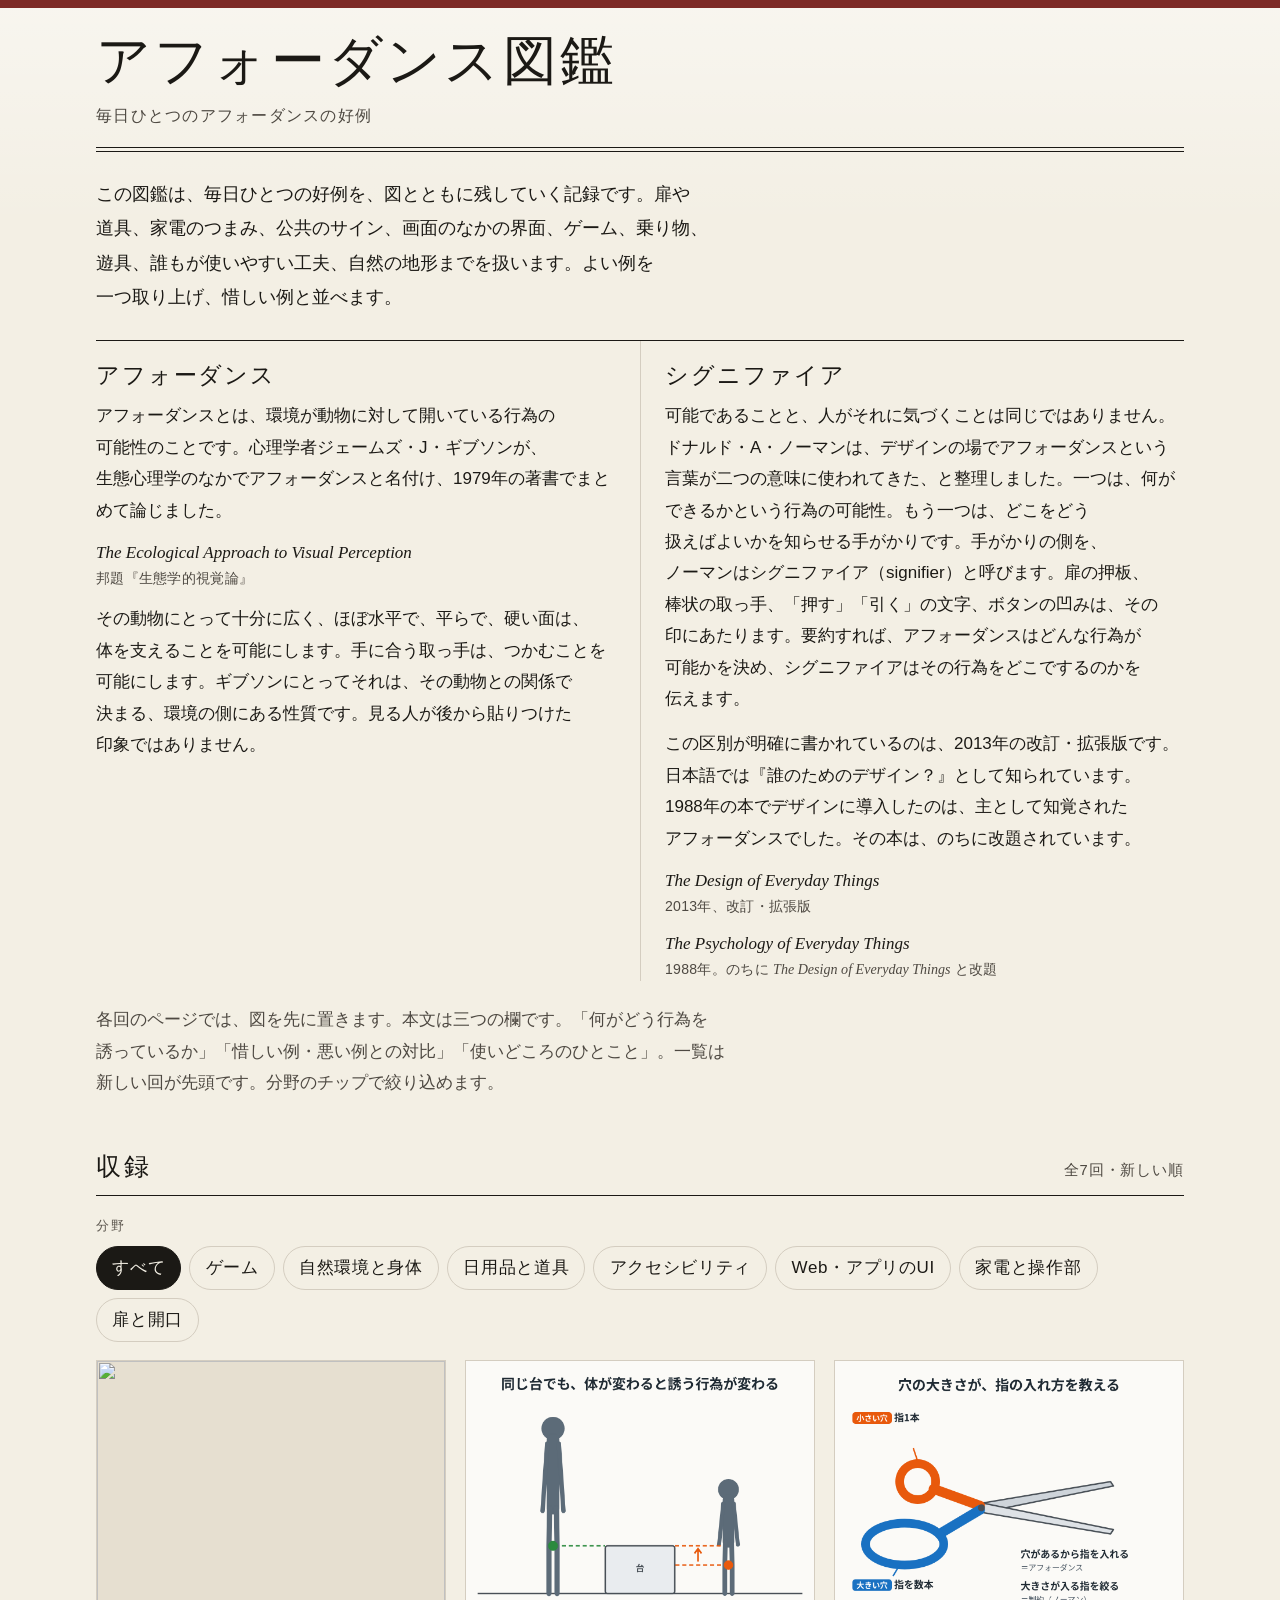
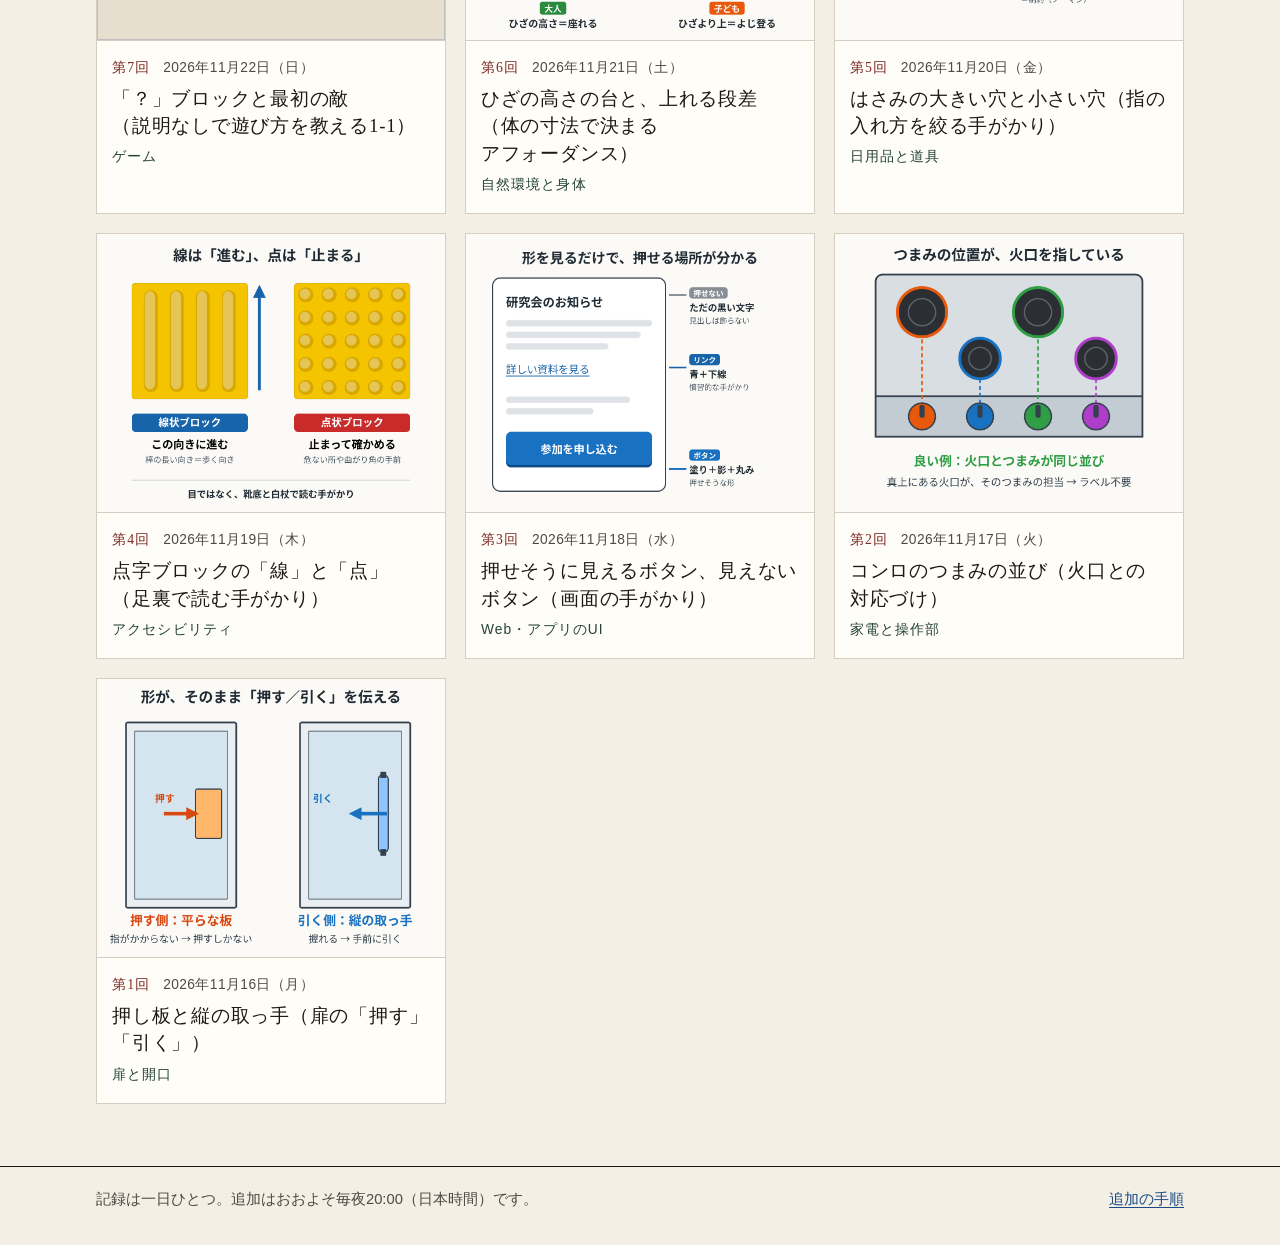
==== index.html @ a5b7a4ab "第7回 「？」ブロックと最初の敵（説明なしで遊び方を教える1-1）" ====
<!DOCTYPE html>
<!-- scripts/build.py が data/entries.json から生成。手で編集しない。 -->
<html lang="ja">
<head>
<meta charset="utf-8">
<meta name="viewport" content="width=device-width, initial-scale=1">
<meta name="theme-color" content="#f3efe4">
<meta name="color-scheme" content="light">
<meta name="format-detection" content="telephone=no">
<meta name="generator" content="scripts/build.py">
<meta name="description" content="毎日ひとつのアフォーダンスの好例を図とともに残す図鑑。行為の可能性と、それを伝える印を、日常の実例で見る。">
<meta property="og:title" content="アフォーダンス図鑑　毎日ひとつのアフォーダンスの好例">
<meta property="og:description" content="毎日ひとつのアフォーダンスの好例を図とともに残す図鑑。行為の可能性と、それを伝える印を、日常の実例で見る。">
<meta property="og:locale" content="ja_JP">
<title>アフォーダンス図鑑　毎日ひとつのアフォーダンスの好例</title>
<link rel="icon" href="favicon.svg" type="image/svg+xml">
<link rel="stylesheet" href="styles.css">
<meta property="og:type" content="website">
</head>
<body class="page-index">
<a class="skip" href="#main">本文へスキップ</a>
<header class="masthead">
  <div class="wrap">
    <h1 class="brand">アフォーダンス図鑑</h1>
    <p class="tagline">毎日ひとつのアフォーダンスの好例</p>
    <div class="masthead-rule" aria-hidden="true"></div>
  </div>
</header>
<main id="main" tabindex="-1">
<div class="wrap">
<section class="intro">
  <p class="lede">この図鑑は、毎日ひとつの好例を、図とともに残していく記録です。扉や道具、家電のつまみ、公共のサイン、画面のなかの界面、ゲーム、乗り物、遊具、誰もが使いやすい工夫、自然の地形までを扱います。よい例を一つ取り上げ、惜しい例と並べます。</p>
  <div class="concepts">
    <section class="concept">
      <h2>アフォーダンス</h2>
      <p>アフォーダンスとは、環境が動物に対して開いている行為の可能性のことです。心理学者ジェームズ・J・ギブソンが、生態心理学のなかでアフォーダンスと名付け、1979年の著書でまとめて論じました。</p>
      <p class="cite-line"><cite lang="en">The Ecological Approach to Visual Perception</cite><span class="cite-ja">邦題『生態学的視覚論』</span></p>
      <p>その動物にとって十分に広く、ほぼ水平で、平らで、硬い面は、体を支えることを可能にします。手に合う取っ手は、つかむことを可能にします。ギブソンにとってそれは、その動物との関係で決まる、環境の側にある性質です。見る人が後から貼りつけた印象ではありません。</p>
    </section>
    <section class="concept">
      <h2>シグニファイア</h2>
      <p>可能であることと、人がそれに気づくことは同じではありません。ドナルド・A・ノーマンは、デザインの場でアフォーダンスという言葉が二つの意味に使われてきた、と整理しました。一つは、何ができるかという行為の可能性。もう一つは、どこをどう扱えばよいかを知らせる手がかりです。手がかりの側を、ノーマンはシグニファイア（<span lang="en">signifier</span>）と呼びます。扉の押板、棒状の取っ手、「押す」「引く」の文字、ボタンの凹みは、その印にあたります。要約すれば、アフォーダンスはどんな行為が可能かを決め、シグニファイアはその行為をどこでするのかを伝えます。</p>
      <p>この区別が明確に書かれているのは、2013年の改訂・拡張版です。日本語では『誰のためのデザイン？』として知られています。1988年の本でデザインに導入したのは、主として知覚されたアフォーダンスでした。その本は、のちに改題されています。</p>
      <p class="cite-line"><cite lang="en">The Design of Everyday Things</cite><span class="cite-ja">2013年、改訂・拡張版</span></p>
      <p class="cite-line"><cite lang="en">The Psychology of Everyday Things</cite><span class="cite-ja">1988年。のちに <cite lang="en">The Design of Everyday Things</cite> と改題</span></p>
    </section>
  </div>
  <p class="reading">各回のページでは、図を先に置きます。本文は三つの欄です。「何がどう行為を誘っているか」「惜しい例・悪い例との対比」「使いどころのひとこと」。一覧は新しい回が先頭です。分野のチップで絞り込めます。</p>
</section>
<section class="collection" aria-labelledby="collection-heading">
  <div class="collection-head">
    <h2 id="collection-heading">収録</h2>
    <p class="collection-note">全7回・新しい順</p>
  </div>
<div class="collection-tools">
  <p class="filters-label" id="filters-label">分野</p>
  <div class="filters" role="group" aria-labelledby="filters-label">
    <button type="button" class="chip is-active" data-filter="all" aria-pressed="true">すべて</button>
    <button type="button" class="chip" data-filter="ゲーム" aria-pressed="false">ゲーム</button>
    <button type="button" class="chip" data-filter="自然環境と身体" aria-pressed="false">自然環境と身体</button>
    <button type="button" class="chip" data-filter="日用品と道具" aria-pressed="false">日用品と道具</button>
    <button type="button" class="chip" data-filter="アクセシビリティ" aria-pressed="false">アクセシビリティ</button>
    <button type="button" class="chip" data-filter="Web・アプリのUI" aria-pressed="false">Web・アプリのUI</button>
    <button type="button" class="chip" data-filter="家電と操作部" aria-pressed="false">家電と操作部</button>
    <button type="button" class="chip" data-filter="扉と開口" aria-pressed="false">扉と開口</button>
  </div>
</div>
<noscript><p class="noscript-note">JavaScript が無効でも、全件はこの下に出ます。分野の絞り込みだけ動きません。</p></noscript>
<p id="filter-empty" class="filter-empty" hidden>この分野の回は、まだありません。</p>
  <ul class="cards">
      <li class="card" data-category="ゲーム">
        <a class="card-link" href="entries/007.html">
          <div class="card-media">
            <img src="images/007-1.png" alt="" width="1200" height="960" loading="eager">
          </div>
          <div class="card-body">
            <p class="card-meta">
              <span class="card-no">第7回</span>
              <time datetime="2026-11-22">2026年11月22日（日）</time>
            </p>
            <p class="card-title">「？」ブロックと最初の敵（説明なしで遊び方を教える1-1）</p>
            <p class="card-category">ゲーム</p>
          </div>
        </a>
      </li>
      <li class="card" data-category="自然環境と身体">
        <a class="card-link" href="entries/006.html">
          <div class="card-media">
            <img src="images/006-1.png" alt="" width="1200" height="960" loading="eager">
          </div>
          <div class="card-body">
            <p class="card-meta">
              <span class="card-no">第6回</span>
              <time datetime="2026-11-21">2026年11月21日（土）</time>
            </p>
            <p class="card-title">ひざの高さの台と、上れる段差（体の寸法で決まるアフォーダンス）</p>
            <p class="card-category">自然環境と身体</p>
          </div>
        </a>
      </li>
      <li class="card" data-category="日用品と道具">
        <a class="card-link" href="entries/005.html">
          <div class="card-media">
            <img src="images/005-1.png" alt="" width="1200" height="960" loading="lazy" decoding="async">
          </div>
          <div class="card-body">
            <p class="card-meta">
              <span class="card-no">第5回</span>
              <time datetime="2026-11-20">2026年11月20日（金）</time>
            </p>
            <p class="card-title">はさみの大きい穴と小さい穴（指の入れ方を絞る手がかり）</p>
            <p class="card-category">日用品と道具</p>
          </div>
        </a>
      </li>
      <li class="card" data-category="アクセシビリティ">
        <a class="card-link" href="entries/004.html">
          <div class="card-media">
            <img src="images/004-1.png" alt="" width="1200" height="960" loading="lazy" decoding="async">
          </div>
          <div class="card-body">
            <p class="card-meta">
              <span class="card-no">第4回</span>
              <time datetime="2026-11-19">2026年11月19日（木）</time>
            </p>
            <p class="card-title">点字ブロックの「線」と「点」（足裏で読む手がかり）</p>
            <p class="card-category">アクセシビリティ</p>
          </div>
        </a>
      </li>
      <li class="card" data-category="Web・アプリのUI">
        <a class="card-link" href="entries/003.html">
          <div class="card-media">
            <img src="images/003-1.png" alt="" width="1200" height="960" loading="lazy" decoding="async">
          </div>
          <div class="card-body">
            <p class="card-meta">
              <span class="card-no">第3回</span>
              <time datetime="2026-11-18">2026年11月18日（水）</time>
            </p>
            <p class="card-title">押せそうに見えるボタン、見えないボタン（画面の手がかり）</p>
            <p class="card-category">Web・アプリのUI</p>
          </div>
        </a>
      </li>
      <li class="card" data-category="家電と操作部">
        <a class="card-link" href="entries/002.html">
          <div class="card-media">
            <img src="images/002-1.png" alt="" width="1200" height="960" loading="lazy" decoding="async">
          </div>
          <div class="card-body">
            <p class="card-meta">
              <span class="card-no">第2回</span>
              <time datetime="2026-11-17">2026年11月17日（火）</time>
            </p>
            <p class="card-title">コンロのつまみの並び（火口との対応づけ）</p>
            <p class="card-category">家電と操作部</p>
          </div>
        </a>
      </li>
      <li class="card" data-category="扉と開口">
        <a class="card-link" href="entries/001.html">
          <div class="card-media">
            <img src="images/001-1.png" alt="" width="1200" height="960" loading="lazy" decoding="async">
          </div>
          <div class="card-body">
            <p class="card-meta">
              <span class="card-no">第1回</span>
              <time datetime="2026-11-16">2026年11月16日（月）</time>
            </p>
            <p class="card-title">押し板と縦の取っ手（扉の「押す」「引く」）</p>
            <p class="card-category">扉と開口</p>
          </div>
        </a>
      </li>
    </ul>
</section>
</div>
</main>
<footer class="colophon">
<div class="wrap">
    <p>記録は一日ひとつ。追加はおおよそ毎夜20:00（日本時間）です。</p>
    <p><a href="https://github.com/MLabPages/affordance-zukan/blob/main/README.md">追加の手順</a></p>
</div>
</footer>
<script src="site.js"></script>
</body>
</html>
---- styles.css ----
/* アフォーダンス図鑑。外部フォントも計測タグも読み込まない。 */

:root {
  --paper: #f3efe4;
  --paper-raised: #fffdf8;
  --media: #e6dfd0;
  --ink: #1b1915;
  --soft: #4e4942;
  --muted: #5c564e;
  --line: #d4cdc0;
  --ink-line: #1b1915;
  --accent: #7d2a26;
  --link: #1a4b86;
  --moss: #234237;
  --focus: #7d2a26;
  --mincho: "Hiragino Mincho ProN", "Hiragino Mincho Pro", "Yu Mincho", "YuMincho", "Noto Serif CJK JP", "Noto Serif JP", serif;
  --gothic: "Hiragino Sans", "Hiragino Kaku Gothic ProN", "Hiragino Kaku Gothic Pro", "Yu Gothic Medium", "Yu Gothic", "YuGothic", "Noto Sans CJK JP", "Noto Sans JP", sans-serif;
  --latin: "Iowan Old Style", "Palatino Linotype", Palatino, "Times New Roman", serif;
  color-scheme: light;
}

*,
*::before,
*::after {
  box-sizing: border-box;
}

html {
  font-size: 100%;
  -webkit-text-size-adjust: 100%;
  text-size-adjust: 100%;
}

body {
  margin: 0;
  background: var(--paper);
  background-image: linear-gradient(180deg, rgba(255, 255, 255, 0.42), rgba(255, 255, 255, 0) 14rem);
  color: var(--ink);
  font-family: var(--gothic);
  font-size: 1.0625rem;
  line-height: 1.85;
  line-break: strict;
  word-break: auto-phrase;
  overflow-wrap: break-word;
  padding-left: env(safe-area-inset-left);
  padding-right: env(safe-area-inset-right);
}

img {
  max-width: 100%;
  height: auto;
  border: 0;
}

a {
  color: var(--link);
  text-underline-offset: 0.18em;
}

a:visited {
  color: var(--link);
}

button,
a {
  touch-action: manipulation;
}

button {
  font: inherit;
  color: inherit;
  background: none;
  border: 0;
  padding: 0;
  cursor: pointer;
  -webkit-appearance: none;
  appearance: none;
}

:focus {
  outline: none;
}

:focus-visible {
  outline: 2px solid var(--focus);
  outline-offset: 3px;
}

::selection {
  background: #f0d3cf;
  color: var(--ink);
}

.skip {
  position: absolute;
  left: 0.75rem;
  top: 0.75rem;
  z-index: 2;
  padding: 0.55rem 0.85rem;
  background: var(--ink);
  color: var(--paper);
  text-decoration: none;
  transform: translateY(-200%);
}

.skip:focus {
  transform: none;
  color: var(--paper);
}

.wrap {
  width: min(68rem, calc(100% - 2rem));
  margin-inline: auto;
}

#main:focus {
  outline: none;
}

.masthead {
  border-top: 0.55rem solid var(--accent);
  padding-top: 1.25rem;
}

.masthead-rule {
  height: 0.28rem;
  margin-top: 1.05rem;
  border-top: 1px solid var(--ink-line);
  border-bottom: 1px solid var(--ink-line);
}

.brand {
  margin: 0;
  font-family: var(--mincho);
  font-weight: 500;
  font-size: clamp(1.7rem, 1.15rem + 2.8vw, 3.35rem);
  line-height: 1.25;
  letter-spacing: 0.06em;
}

.brand a {
  color: inherit;
  text-decoration: none;
}

.brand a:hover {
  text-decoration: underline;
  text-underline-offset: 0.16em;
}

.tagline {
  margin: 0.4rem 0 0;
  color: var(--soft);
  font-size: 0.98rem;
  letter-spacing: 0.08em;
}

.page-entry .masthead {
  padding-top: 0.8rem;
}

.page-entry .brand {
  font-size: clamp(1.2rem, 1.05rem + 0.7vw, 1.45rem);
  letter-spacing: 0.14em;
}

.page-entry .tagline {
  margin-top: 0.2rem;
  font-size: 0.84rem;
}

.page-entry .masthead-rule {
  margin-top: 0.75rem;
}

main {
  padding-top: 1.6rem;
  padding-bottom: 0.5rem;
}

.page-entry main {
  padding-top: 0.85rem;
}

.lede {
  max-width: 40rem;
  margin: 0 0 1.6rem;
  font-size: 1.125rem;
  line-height: 1.9;
}

.concepts {
  display: grid;
  grid-template-columns: 1fr;
  gap: 1.35rem;
}

.concept {
  border-top: 1px solid var(--ink-line);
  padding-top: 0.85rem;
  min-width: 0;
}

.concept h2,
.collection-head h2,
.entry-title,
.entry-section h2,
.empty-title,
.card-title,
.pager-title {
  font-family: var(--mincho);
  font-weight: 500;
}

.concept h2 {
  margin: 0 0 0.55rem;
  font-size: 1.45rem;
  letter-spacing: 0.08em;
  line-height: 1.4;
}

.concept p,
.reading {
  margin: 0;
}

.concept p + p {
  margin-top: 0.85rem;
}

.reading {
  max-width: 40rem;
  margin-top: 1.45rem;
  color: var(--soft);
}

cite[lang="en"] {
  font-family: var(--latin);
  font-style: italic;
  letter-spacing: 0;
  font-weight: 400;
}

.cite-line {
  margin: 0.2rem 0 0;
  line-height: 1.55;
}

.cite-ja {
  display: block;
  margin-top: 0.12rem;
  color: var(--soft);
  font-size: 0.88rem;
  letter-spacing: 0.02em;
}

.collection {
  margin-top: 2.8rem;
}

.collection-head {
  display: flex;
  flex-wrap: wrap;
  justify-content: space-between;
  align-items: baseline;
  gap: 0.4rem 1.2rem;
  margin-bottom: 1.15rem;
  padding-bottom: 0.35rem;
  border-bottom: 1px solid var(--ink-line);
}

.collection-head h2 {
  margin: 0;
  font-size: 1.55rem;
  letter-spacing: 0.14em;
}

.collection-note {
  margin: 0;
  color: var(--soft);
  font-size: 0.92rem;
  letter-spacing: 0.06em;
}

.collection-tools {
  margin-bottom: 1rem;
}

.filters-label {
  margin: 0 0 0.45rem;
  font-size: 0.82rem;
  letter-spacing: 0.14em;
  color: var(--muted);
}

.filters {
  display: flex;
  flex-wrap: wrap;
  gap: 0.5rem;
}

.chip {
  min-height: 44px;
  max-width: 100%;
  padding: 0.4rem 0.95rem;
  border: 1px solid var(--line);
  border-radius: 999px;
  background: transparent;
  color: var(--ink);
  line-height: 1.4;
  letter-spacing: 0.04em;
  overflow-wrap: anywhere;
}

.chip.is-active {
  background: var(--ink);
  border-color: var(--ink);
  color: var(--paper);
}

.chip:hover {
  border-color: var(--ink);
}

.noscript-note,
.filter-empty {
  margin: 0.8rem 0 0;
  color: var(--soft);
}

.cards {
  list-style: none;
  margin: 1.15rem 0 0;
  padding: 0;
  display: grid;
  grid-template-columns: repeat(auto-fill, minmax(min(100%, 18rem), 1fr));
  gap: 1.15rem;
}

.card {
  min-width: 0;
}

.card[hidden] {
  display: none !important;
}

.card-link {
  display: flex;
  flex-direction: column;
  height: 100%;
  color: inherit;
  text-decoration: none;
  background: var(--paper-raised);
  border: 1px solid var(--line);
}

.card-link:hover {
  border-color: var(--ink);
}

.card-link:hover .card-title {
  text-decoration: underline;
  text-underline-offset: 0.16em;
}

.card-link:active {
  background: var(--paper);
}

.card-media {
  display: flex;
  align-items: center;
  justify-content: center;
  aspect-ratio: 4 / 3;
  background: var(--media);
  border-bottom: 1px solid var(--line);
}

.card-media img {
  width: 100%;
  height: 100%;
  object-fit: contain;
}

.card-body {
  display: flex;
  flex-direction: column;
  gap: 0.3rem;
  padding: 0.85rem 0.95rem 1rem;
}

.card-meta,
.card-title,
.card-category {
  margin: 0;
}

.card-meta {
  display: flex;
  flex-wrap: wrap;
  gap: 0.35rem 0.8rem;
  align-items: baseline;
  color: var(--soft);
  font-size: 0.86rem;
  font-variant-numeric: tabular-nums;
  letter-spacing: 0.03em;
}

.card-no,
.entry-no,
.empty-label,
.fig-no {
  color: var(--accent);
}

.card-no {
  font-family: var(--mincho);
  letter-spacing: 0.08em;
}

.card-title {
  font-size: 1.18rem;
  line-height: 1.45;
  letter-spacing: 0.04em;
}

.card-category {
  color: var(--moss);
  font-size: 0.86rem;
  letter-spacing: 0.08em;
}

.empty {
  max-width: 34rem;
  margin: 1.6rem auto 0.4rem;
  padding: 0.45rem;
  border: 1px solid var(--ink-line);
}

.empty-inner {
  border: 1px solid var(--line);
  padding: 2rem 1.15rem 1.55rem;
  text-align: center;
}

.empty-label {
  margin: 0;
  font-family: var(--mincho);
  letter-spacing: 0.18em;
  font-size: 0.95rem;
}

.empty-title {
  margin: 0.65rem 0 0.85rem;
  font-size: clamp(1.4rem, 1.15rem + 1vw, 1.8rem);
  letter-spacing: 0.06em;
  line-height: 1.4;
}

.empty-copy {
  margin: 0 auto;
  max-width: 28rem;
  color: var(--soft);
  text-align: left;
}

.back {
  margin: 0 0 0.85rem;
}

.back a {
  display: inline-flex;
  align-items: center;
  min-height: 44px;
  text-decoration: none;
}

.back a::before {
  content: "←";
  margin-right: 0.4em;
  text-decoration: none;
}

.back a:hover {
  text-decoration: underline;
  text-underline-offset: 0.16em;
}

.entry-header {
  max-width: 40rem;
}

.entry-kicker {
  display: flex;
  flex-wrap: wrap;
  gap: 0.3rem 0.9rem;
  align-items: baseline;
  margin: 0;
  color: var(--soft);
  font-size: 0.95rem;
  font-variant-numeric: tabular-nums;
}

.entry-no {
  font-family: var(--mincho);
  font-size: 1.15rem;
  letter-spacing: 0.1em;
}

.entry-category {
  color: var(--moss);
  letter-spacing: 0.08em;
}

.entry-title {
  max-width: 40rem;
  margin: 0.35rem 0 1.15rem;
  font-size: clamp(1.7rem, 1.2rem + 2vw, 2.55rem);
  line-height: 1.35;
  letter-spacing: 0.05em;
}

.plates {
  display: grid;
  gap: 1rem;
  max-width: 52rem;
  margin-bottom: 0.4rem;
}

.plate {
  margin: 0;
  padding: 0.7rem 0.7rem 0.8rem;
  background: var(--paper-raised);
  border: 1px solid var(--line);
}

.plate img {
  display: block;
  width: 100%;
  height: auto;
  background: var(--media);
}

.plate figcaption {
  margin: 0;
  padding: 0.7rem 0.2rem 0.15rem;
  color: var(--soft);
  font-family: var(--mincho);
  font-size: 0.98rem;
  line-height: 1.7;
}

.fig-no {
  margin-right: 0.7em;
  font-family: var(--gothic);
  font-size: 0.78rem;
  letter-spacing: 0.12em;
}

.entry-section {
  max-width: 40rem;
  margin-top: 1.7rem;
}

.entry-section h2 {
  margin: 0 0 0.75rem;
  padding-top: 0.75rem;
  border-top: 1px solid var(--ink-line);
  font-size: 1.22rem;
  letter-spacing: 0.06em;
  line-height: 1.5;
}

.entry-section h2::before {
  content: "";
  display: inline-block;
  width: 0.55rem;
  height: 0.55rem;
  margin-right: 0.55rem;
  background: var(--accent);
  transform: translateY(-0.08em);
}

.entry-section p {
  margin: 0 0 0.9rem;
}

.entry-section p:last-child {
  margin-bottom: 0;
}

.sources ol {
  margin: 0;
  padding-left: 1.4rem;
}

.sources li {
  margin: 0.35rem 0;
  padding-left: 0.2rem;
}

.sources a {
  overflow-wrap: anywhere;
}

.pager {
  display: grid;
  grid-template-columns: 1fr 1fr;
  gap: 0.75rem;
  max-width: 52rem;
  margin-top: 2.4rem;
  padding-top: 1rem;
  border-top: 1px solid var(--ink-line);
}

.pager a,
.pager .is-disabled {
  display: flex;
  flex-direction: column;
  justify-content: center;
  gap: 0.2rem;
  min-height: 44px;
  padding: 0.8rem 0.9rem;
  border: 1px solid var(--line);
  background: var(--paper-raised);
  color: inherit;
  text-decoration: none;
}

.pager a:hover {
  border-color: var(--ink);
}

.pager .next {
  align-items: flex-end;
  text-align: right;
}

.pager .is-disabled {
  color: var(--muted);
  background: transparent;
}

.pager-dir {
  font-size: 0.8rem;
  letter-spacing: 0.1em;
  color: var(--soft);
}

.pager .is-disabled .pager-dir {
  color: var(--muted);
}

.pager-title {
  font-size: 1.02rem;
  line-height: 1.5;
  letter-spacing: 0.03em;
}

.colophon {
  margin-top: 3.4rem;
  padding: 1.15rem 0 calc(2rem + env(safe-area-inset-bottom));
  border-top: 1px solid var(--ink-line);
  color: var(--soft);
  font-size: 0.92rem;
}

.colophon .wrap {
  display: flex;
  flex-wrap: wrap;
  justify-content: space-between;
  gap: 0.35rem 1.5rem;
}

.colophon p {
  margin: 0;
}

@media (min-width: 800px) {
  .concepts {
    grid-template-columns: 1fr 1fr;
    gap: 0;
    border-top: 1px solid var(--ink-line);
  }

  .concept {
    border-top: 0;
    padding-top: 1.15rem;
    padding-right: 1.5rem;
  }

  .concept + .concept {
    padding-right: 0;
    padding-left: 1.5rem;
    border-left: 1px solid var(--line);
  }
}

@media (max-width: 640px) {
  .wrap {
    width: min(68rem, calc(100% - 1.25rem));
  }

  .lede {
    font-size: 1.0625rem;
  }

  .pager {
    grid-template-columns: 1fr;
  }

  .pager .next {
    align-items: flex-start;
    text-align: left;
  }

  .empty-inner {
    padding: 1.5rem 0.9rem 1.25rem;
  }
}

@media (prefers-reduced-motion: reduce) {
  * {
    transition: none !important;
  }
}

@media print {
  body {
    background: #fff;
    color: #000;
  }

  .skip,
  .collection-tools,
  .noscript-note,
  .pager,
  .colophon {
    display: none;
  }

  .card-link,
  .plate,
  a {
    color: #000;
    text-decoration: none;
  }

  .card {
    break-inside: avoid;
  }

  .masthead {
    border-top-color: #000;
  }
}
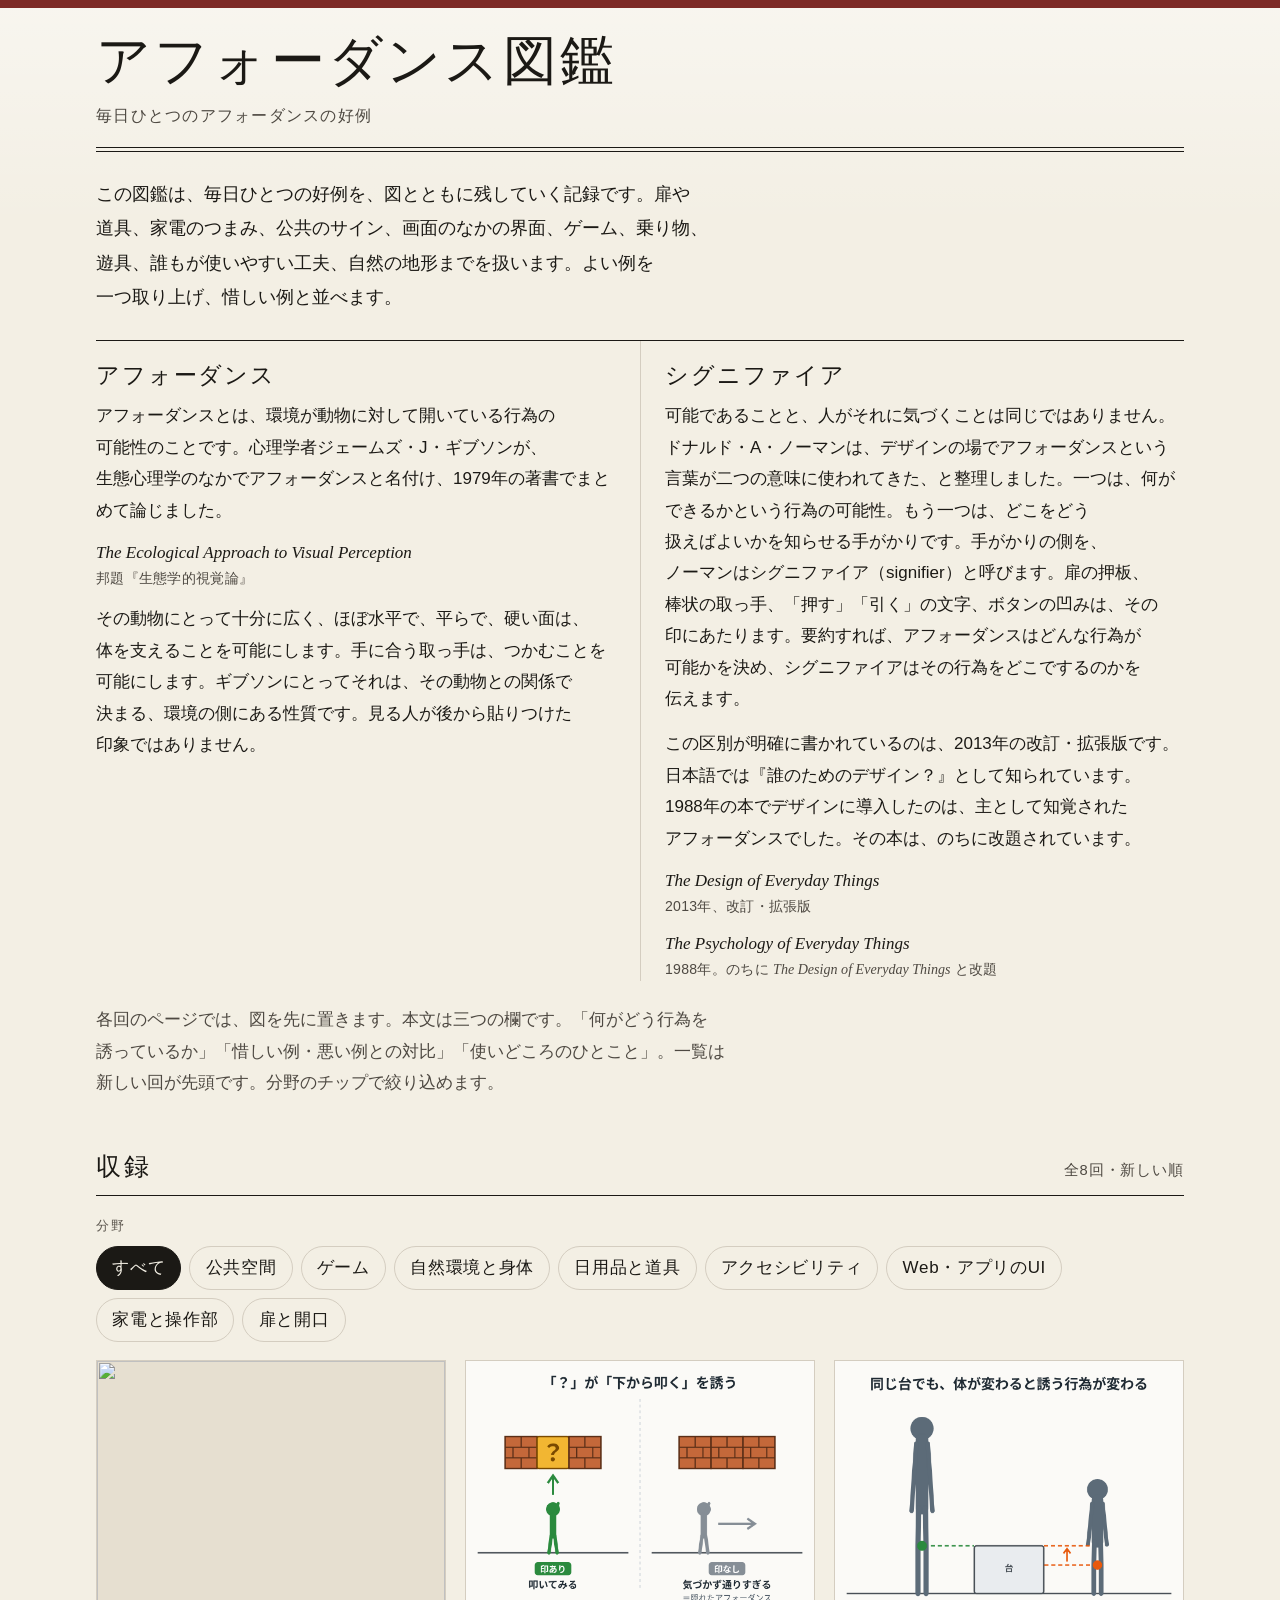
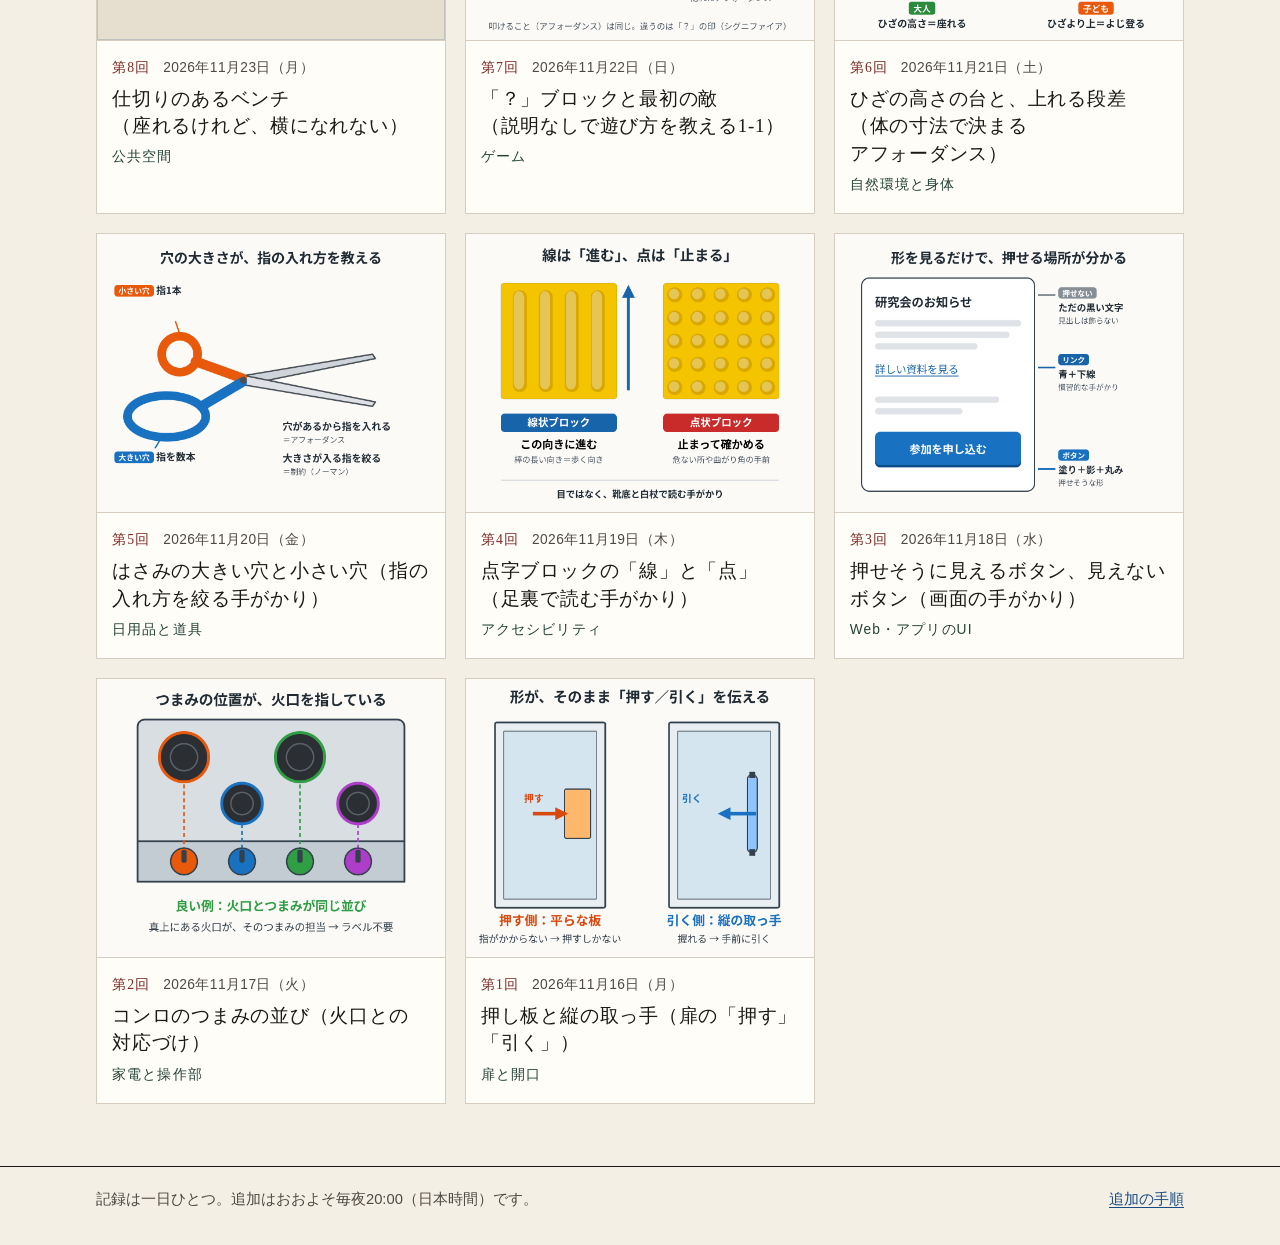
==== commit e8cb5090: "第8回 仕切りのあるベンチ（座れるけれど、横になれない）" ====
--- a/index.html
+++ b/index.html
@@ -50,12 +50,13 @@
 <section class="collection" aria-labelledby="collection-heading">
   <div class="collection-head">
     <h2 id="collection-heading">収録</h2>
-    <p class="collection-note">全7回・新しい順</p>
+    <p class="collection-note">全8回・新しい順</p>
   </div>
 <div class="collection-tools">
   <p class="filters-label" id="filters-label">分野</p>
   <div class="filters" role="group" aria-labelledby="filters-label">
     <button type="button" class="chip is-active" data-filter="all" aria-pressed="true">すべて</button>
+    <button type="button" class="chip" data-filter="公共空間" aria-pressed="false">公共空間</button>
     <button type="button" class="chip" data-filter="ゲーム" aria-pressed="false">ゲーム</button>
     <button type="button" class="chip" data-filter="自然環境と身体" aria-pressed="false">自然環境と身体</button>
     <button type="button" class="chip" data-filter="日用品と道具" aria-pressed="false">日用品と道具</button>
@@ -68,6 +69,21 @@
 <noscript><p class="noscript-note">JavaScript が無効でも、全件はこの下に出ます。分野の絞り込みだけ動きません。</p></noscript>
 <p id="filter-empty" class="filter-empty" hidden>この分野の回は、まだありません。</p>
   <ul class="cards">
+      <li class="card" data-category="公共空間">
+        <a class="card-link" href="entries/008.html">
+          <div class="card-media">
+            <img src="images/008-1.png" alt="" width="1200" height="960" loading="eager">
+          </div>
+          <div class="card-body">
+            <p class="card-meta">
+              <span class="card-no">第8回</span>
+              <time datetime="2026-11-23">2026年11月23日（月）</time>
+            </p>
+            <p class="card-title">仕切りのあるベンチ（座れるけれど、横になれない）</p>
+            <p class="card-category">公共空間</p>
+          </div>
+        </a>
+      </li>
       <li class="card" data-category="ゲーム">
         <a class="card-link" href="entries/007.html">
           <div class="card-media">
@@ -86,7 +102,7 @@
       <li class="card" data-category="自然環境と身体">
         <a class="card-link" href="entries/006.html">
           <div class="card-media">
-            <img src="images/006-1.png" alt="" width="1200" height="960" loading="eager">
+            <img src="images/006-1.png" alt="" width="1200" height="960" loading="lazy" decoding="async">
           </div>
           <div class="card-body">
             <p class="card-meta">
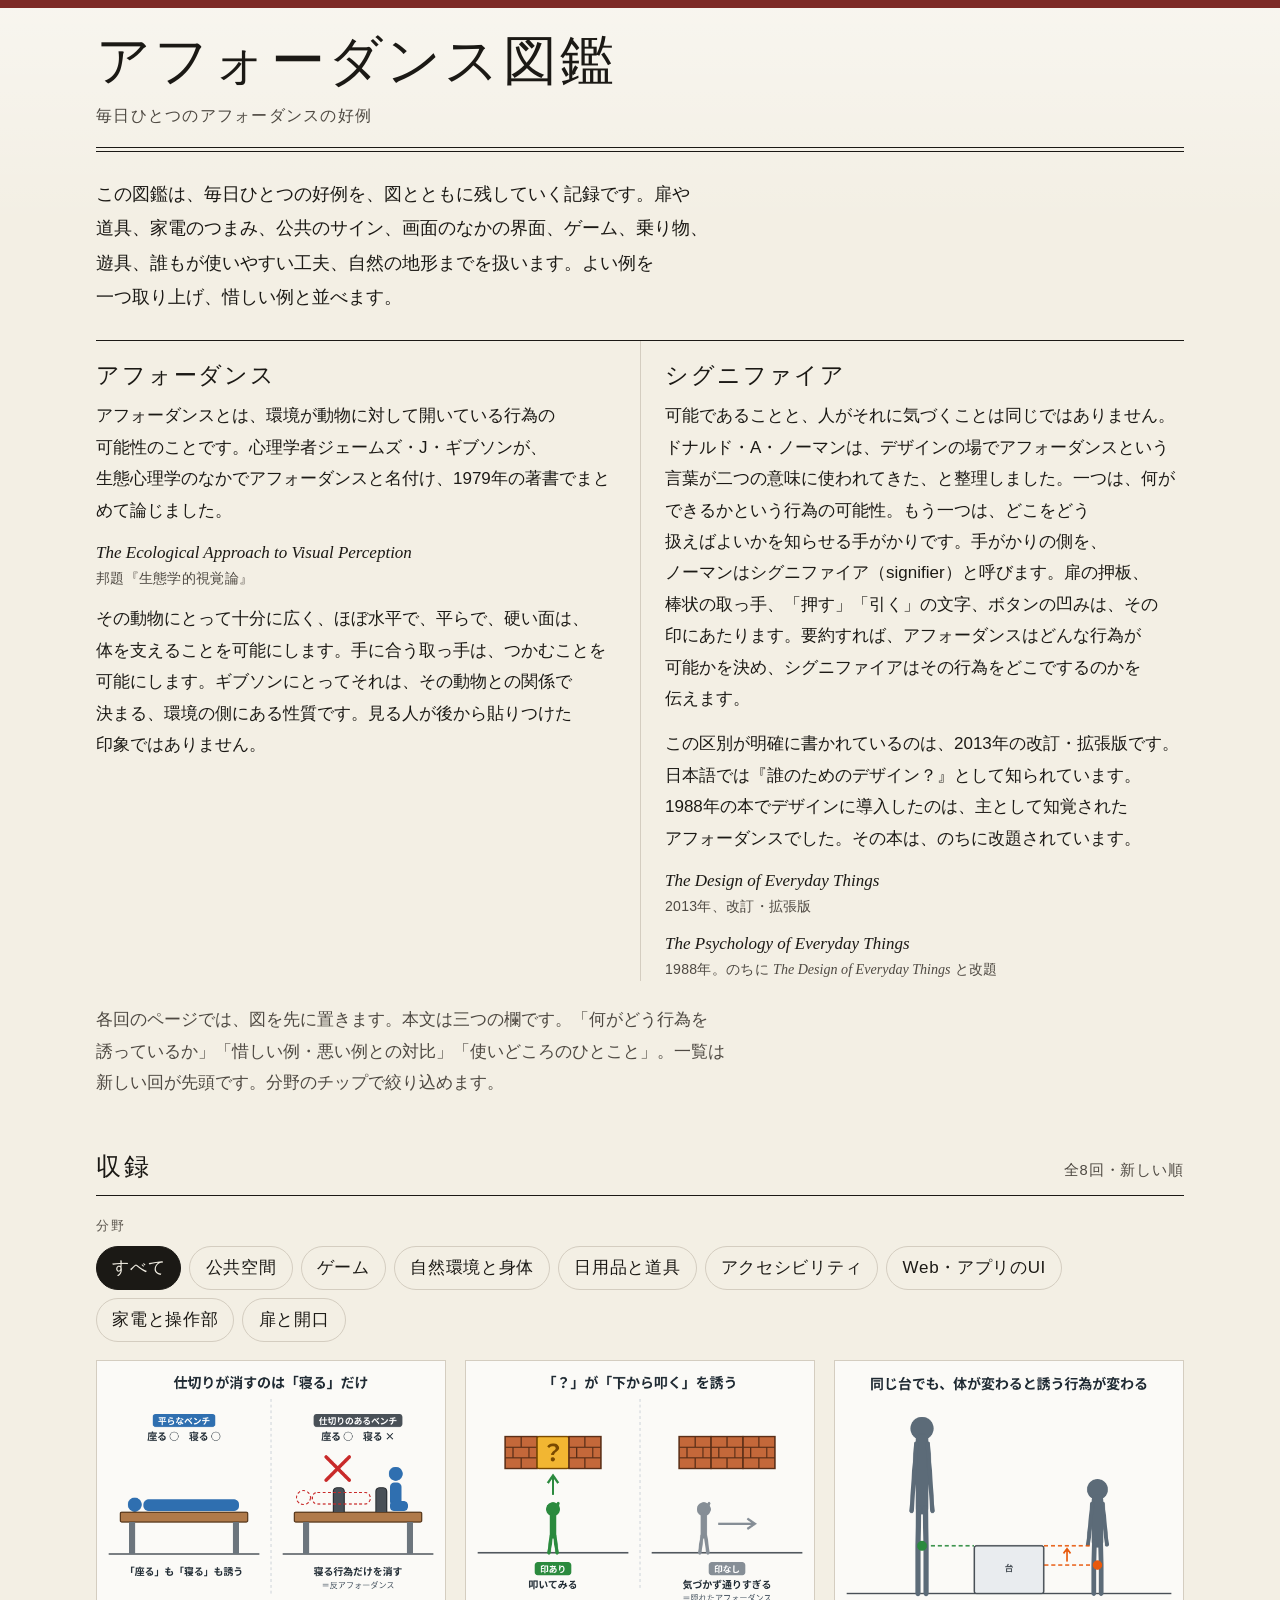
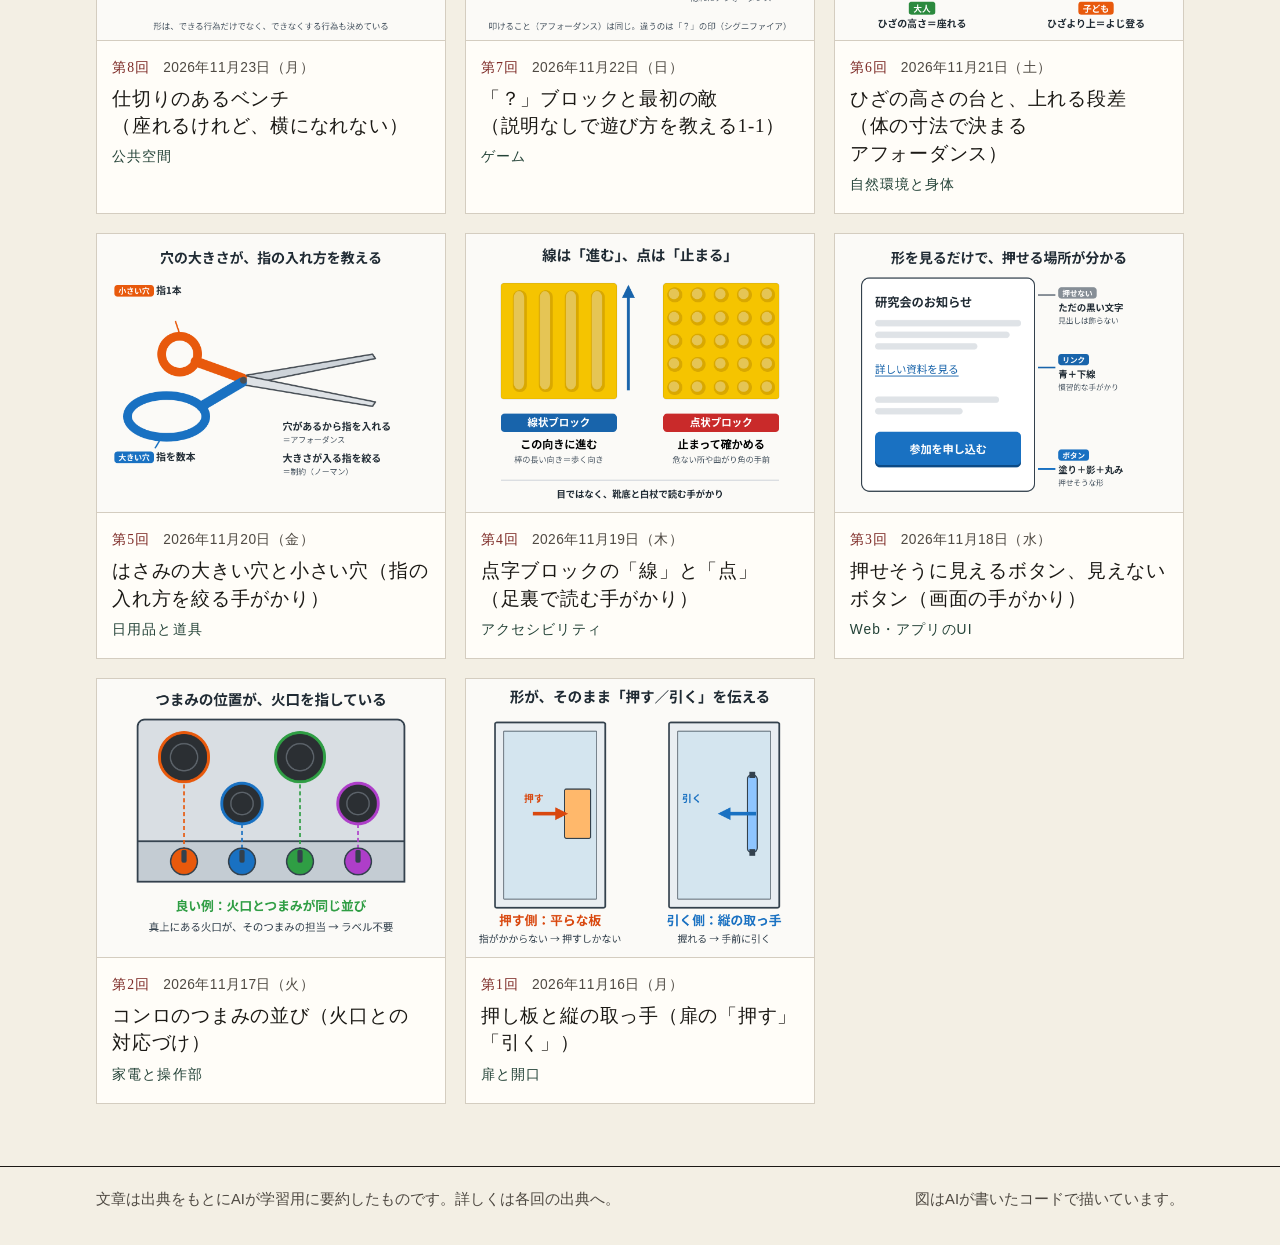
==== commit f1c57156: "フッターにAI注意書き（トップ）" ====
--- a/index.html
+++ b/index.html
@@ -195,8 +195,8 @@
 </main>
 <footer class="colophon">
 <div class="wrap">
-    <p>記録は一日ひとつ。追加はおおよそ毎夜20:00（日本時間）です。</p>
-    <p><a href="https://github.com/MLabPages/affordance-zukan/blob/main/README.md">追加の手順</a></p>
+    <p>文章は出典をもとにAIが学習用に要約したものです。詳しくは各回の出典へ。</p>
+    <p>図はAIが書いたコードで描いています。</p>
 </div>
 </footer>
 <script src="site.js"></script>
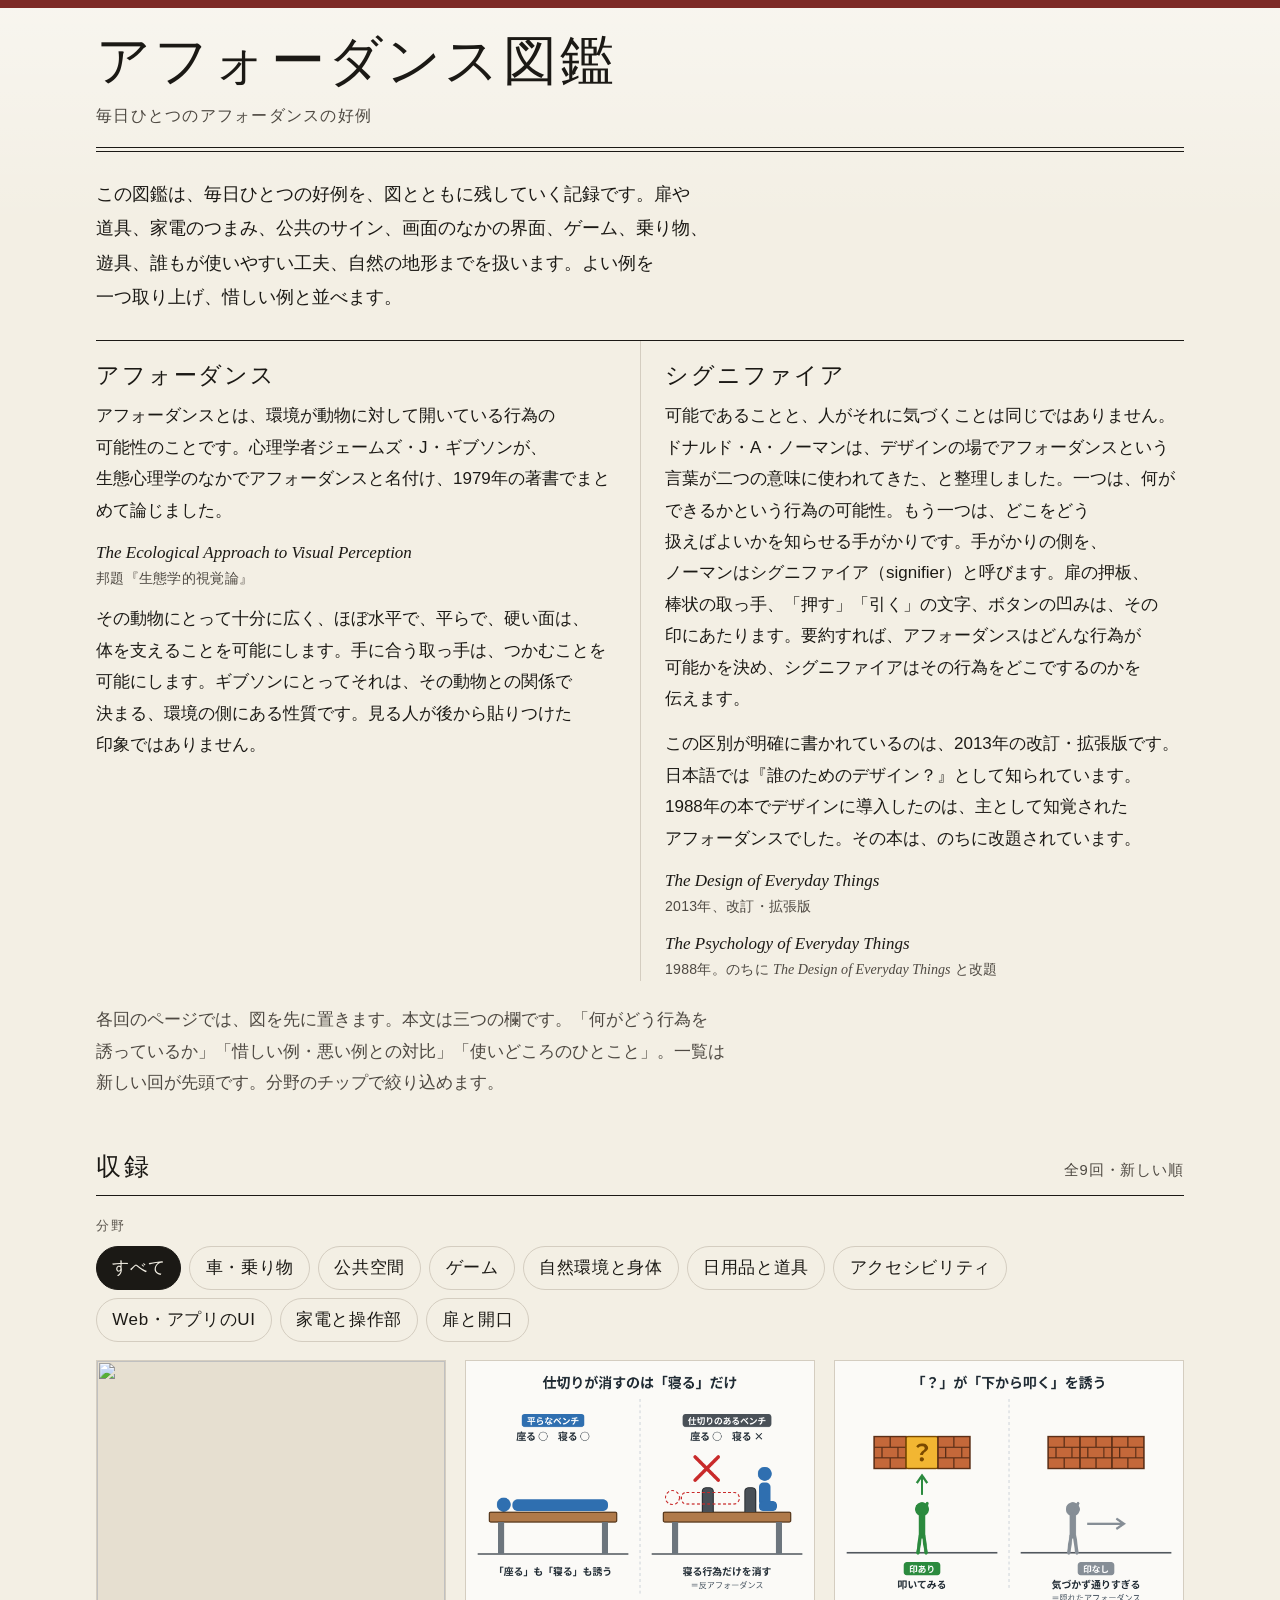
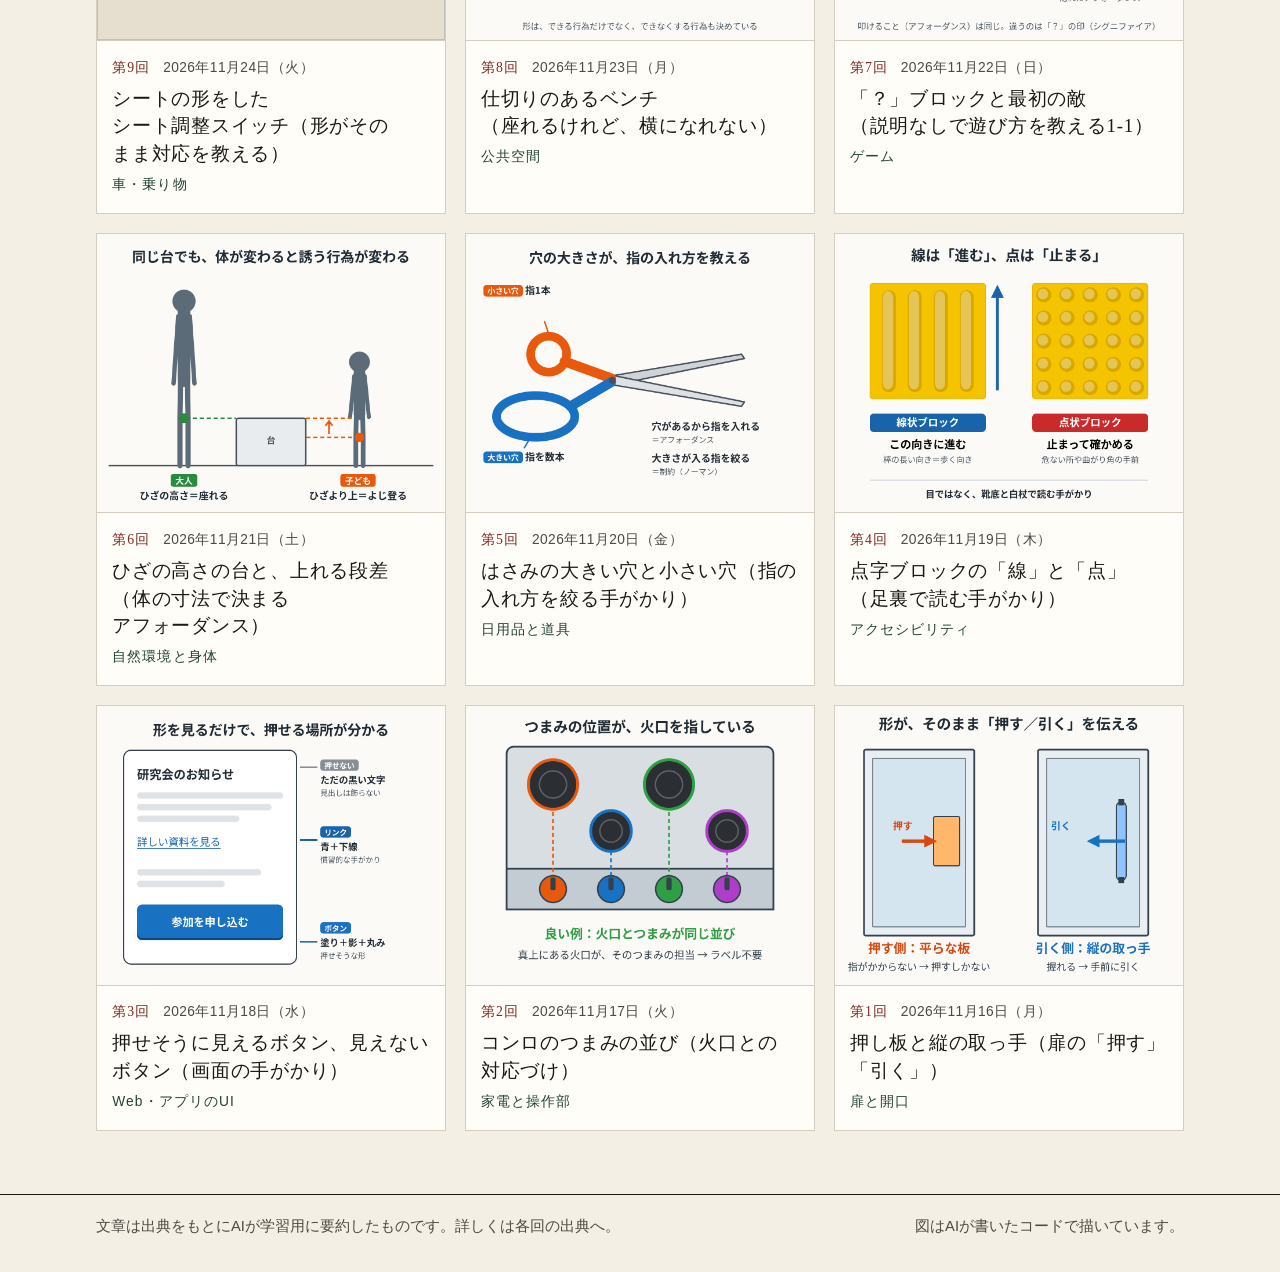
==== commit 99d4822b: "第9回 シートの形をしたシート調整スイッチ（形がそのまま対応を教える）" ====
--- a/index.html
+++ b/index.html
@@ -50,12 +50,13 @@
 <section class="collection" aria-labelledby="collection-heading">
   <div class="collection-head">
     <h2 id="collection-heading">収録</h2>
-    <p class="collection-note">全8回・新しい順</p>
+    <p class="collection-note">全9回・新しい順</p>
   </div>
 <div class="collection-tools">
   <p class="filters-label" id="filters-label">分野</p>
   <div class="filters" role="group" aria-labelledby="filters-label">
     <button type="button" class="chip is-active" data-filter="all" aria-pressed="true">すべて</button>
+    <button type="button" class="chip" data-filter="車・乗り物" aria-pressed="false">車・乗り物</button>
     <button type="button" class="chip" data-filter="公共空間" aria-pressed="false">公共空間</button>
     <button type="button" class="chip" data-filter="ゲーム" aria-pressed="false">ゲーム</button>
     <button type="button" class="chip" data-filter="自然環境と身体" aria-pressed="false">自然環境と身体</button>
@@ -69,6 +70,21 @@
 <noscript><p class="noscript-note">JavaScript が無効でも、全件はこの下に出ます。分野の絞り込みだけ動きません。</p></noscript>
 <p id="filter-empty" class="filter-empty" hidden>この分野の回は、まだありません。</p>
   <ul class="cards">
+      <li class="card" data-category="車・乗り物">
+        <a class="card-link" href="entries/009.html">
+          <div class="card-media">
+            <img src="images/009-1.png" alt="" width="1200" height="960" loading="eager">
+          </div>
+          <div class="card-body">
+            <p class="card-meta">
+              <span class="card-no">第9回</span>
+              <time datetime="2026-11-24">2026年11月24日（火）</time>
+            </p>
+            <p class="card-title">シートの形をしたシート調整スイッチ（形がそのまま対応を教える）</p>
+            <p class="card-category">車・乗り物</p>
+          </div>
+        </a>
+      </li>
       <li class="card" data-category="公共空間">
         <a class="card-link" href="entries/008.html">
           <div class="card-media">
@@ -87,7 +103,7 @@
       <li class="card" data-category="ゲーム">
         <a class="card-link" href="entries/007.html">
           <div class="card-media">
-            <img src="images/007-1.png" alt="" width="1200" height="960" loading="eager">
+            <img src="images/007-1.png" alt="" width="1200" height="960" loading="lazy" decoding="async">
           </div>
           <div class="card-body">
             <p class="card-meta">
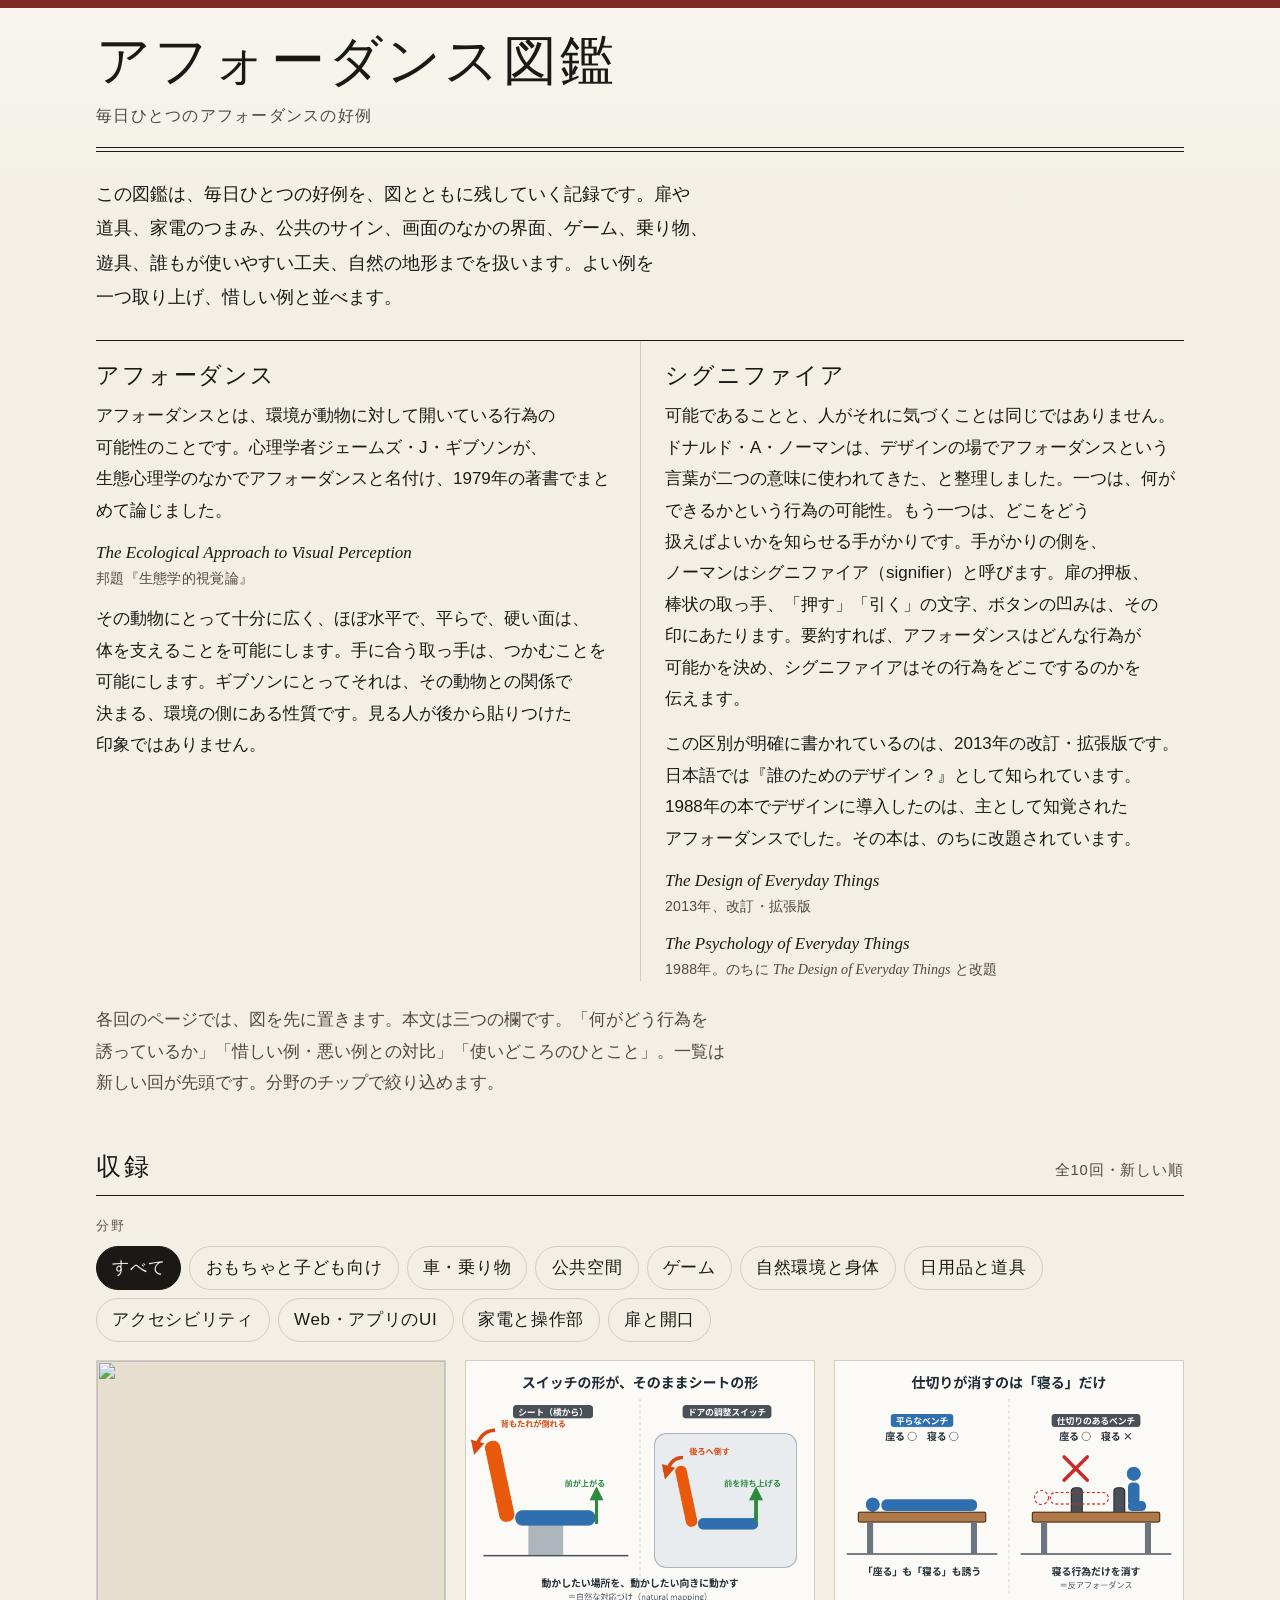
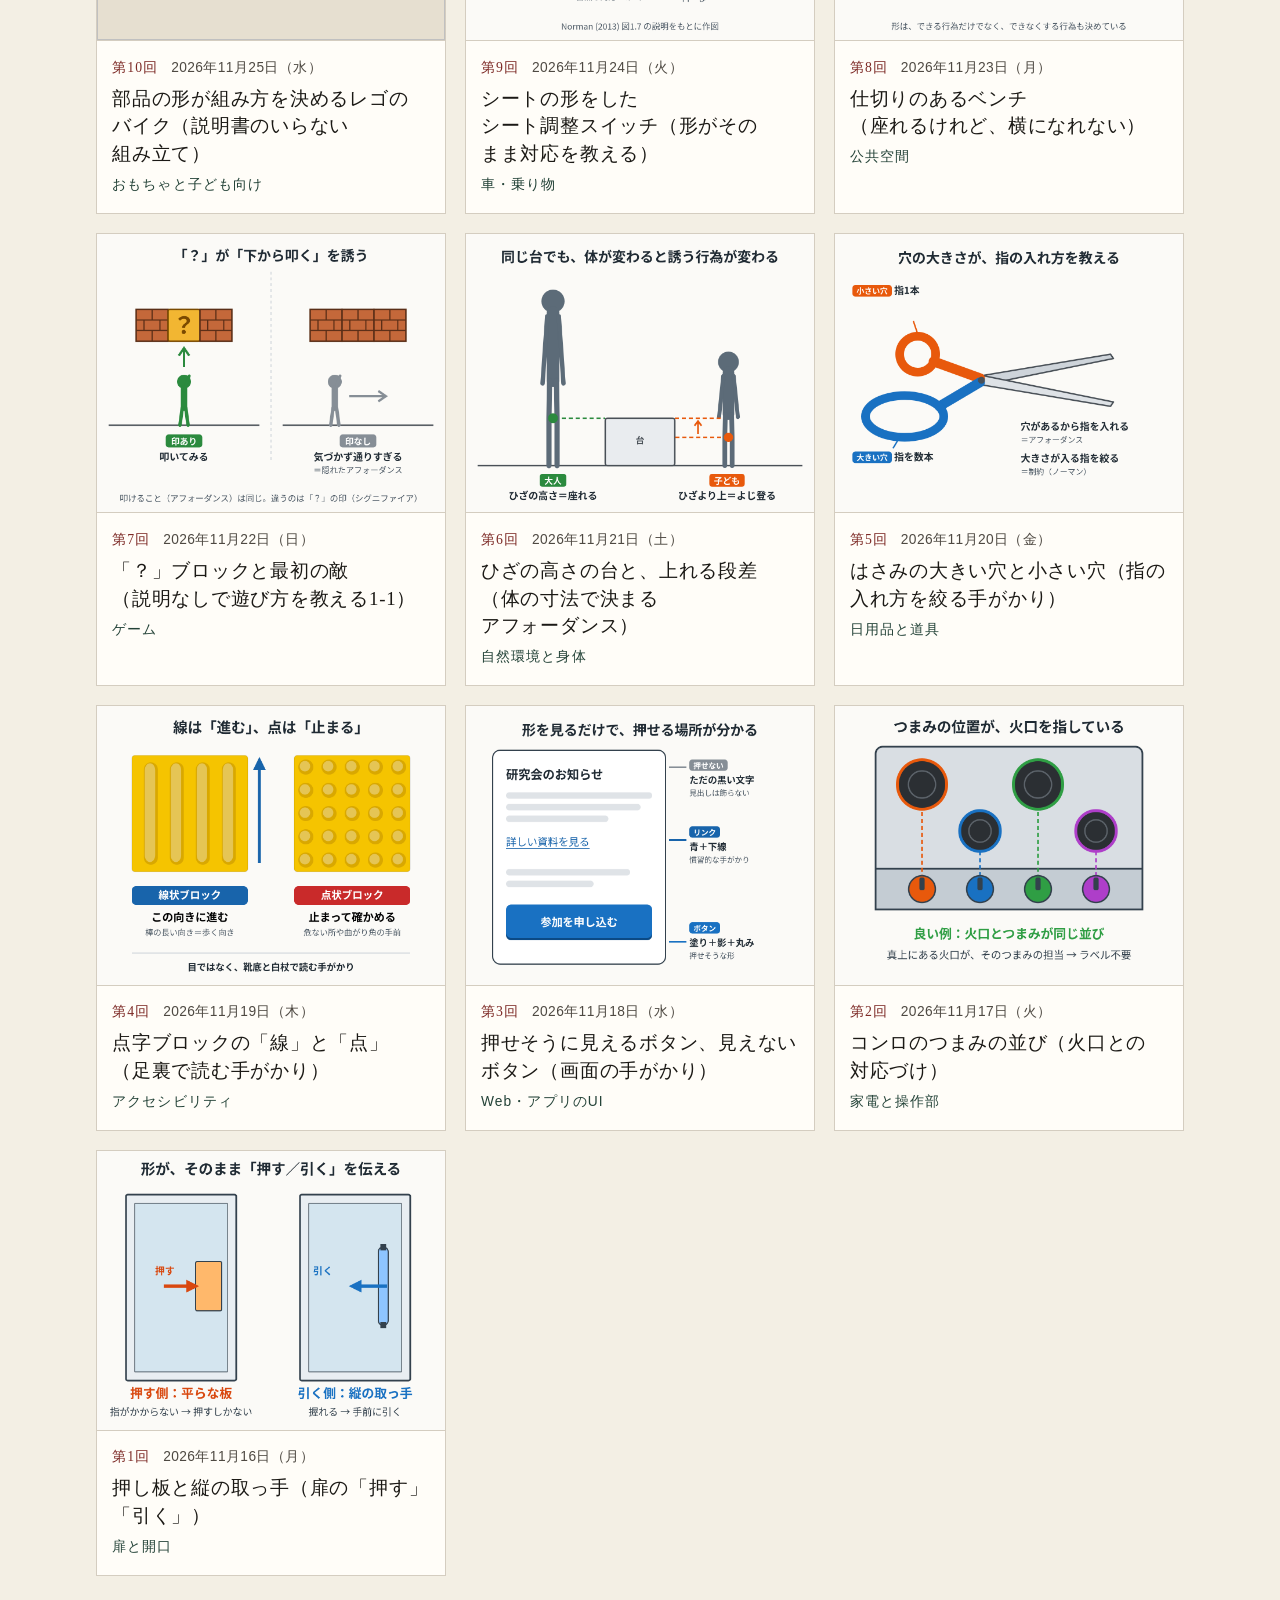
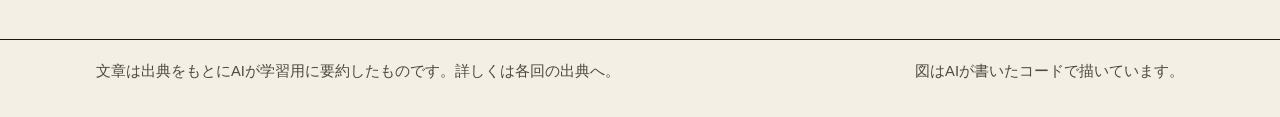
==== commit fd39819b: "第10回 部品の形が組み方を決めるレゴのバイク" ====
--- a/index.html
+++ b/index.html
@@ -50,12 +50,13 @@
 <section class="collection" aria-labelledby="collection-heading">
   <div class="collection-head">
     <h2 id="collection-heading">収録</h2>
-    <p class="collection-note">全9回・新しい順</p>
+    <p class="collection-note">全10回・新しい順</p>
   </div>
 <div class="collection-tools">
   <p class="filters-label" id="filters-label">分野</p>
   <div class="filters" role="group" aria-labelledby="filters-label">
     <button type="button" class="chip is-active" data-filter="all" aria-pressed="true">すべて</button>
+    <button type="button" class="chip" data-filter="おもちゃと子ども向け" aria-pressed="false">おもちゃと子ども向け</button>
     <button type="button" class="chip" data-filter="車・乗り物" aria-pressed="false">車・乗り物</button>
     <button type="button" class="chip" data-filter="公共空間" aria-pressed="false">公共空間</button>
     <button type="button" class="chip" data-filter="ゲーム" aria-pressed="false">ゲーム</button>
@@ -70,6 +71,21 @@
 <noscript><p class="noscript-note">JavaScript が無効でも、全件はこの下に出ます。分野の絞り込みだけ動きません。</p></noscript>
 <p id="filter-empty" class="filter-empty" hidden>この分野の回は、まだありません。</p>
   <ul class="cards">
+      <li class="card" data-category="おもちゃと子ども向け">
+        <a class="card-link" href="entries/010.html">
+          <div class="card-media">
+            <img src="images/010-1.png" alt="" width="1200" height="960" loading="eager">
+          </div>
+          <div class="card-body">
+            <p class="card-meta">
+              <span class="card-no">第10回</span>
+              <time datetime="2026-11-25">2026年11月25日（水）</time>
+            </p>
+            <p class="card-title">部品の形が組み方を決めるレゴのバイク（説明書のいらない組み立て）</p>
+            <p class="card-category">おもちゃと子ども向け</p>
+          </div>
+        </a>
+      </li>
       <li class="card" data-category="車・乗り物">
         <a class="card-link" href="entries/009.html">
           <div class="card-media">
@@ -88,7 +104,7 @@
       <li class="card" data-category="公共空間">
         <a class="card-link" href="entries/008.html">
           <div class="card-media">
-            <img src="images/008-1.png" alt="" width="1200" height="960" loading="eager">
+            <img src="images/008-1.png" alt="" width="1200" height="960" loading="lazy" decoding="async">
           </div>
           <div class="card-body">
             <p class="card-meta">
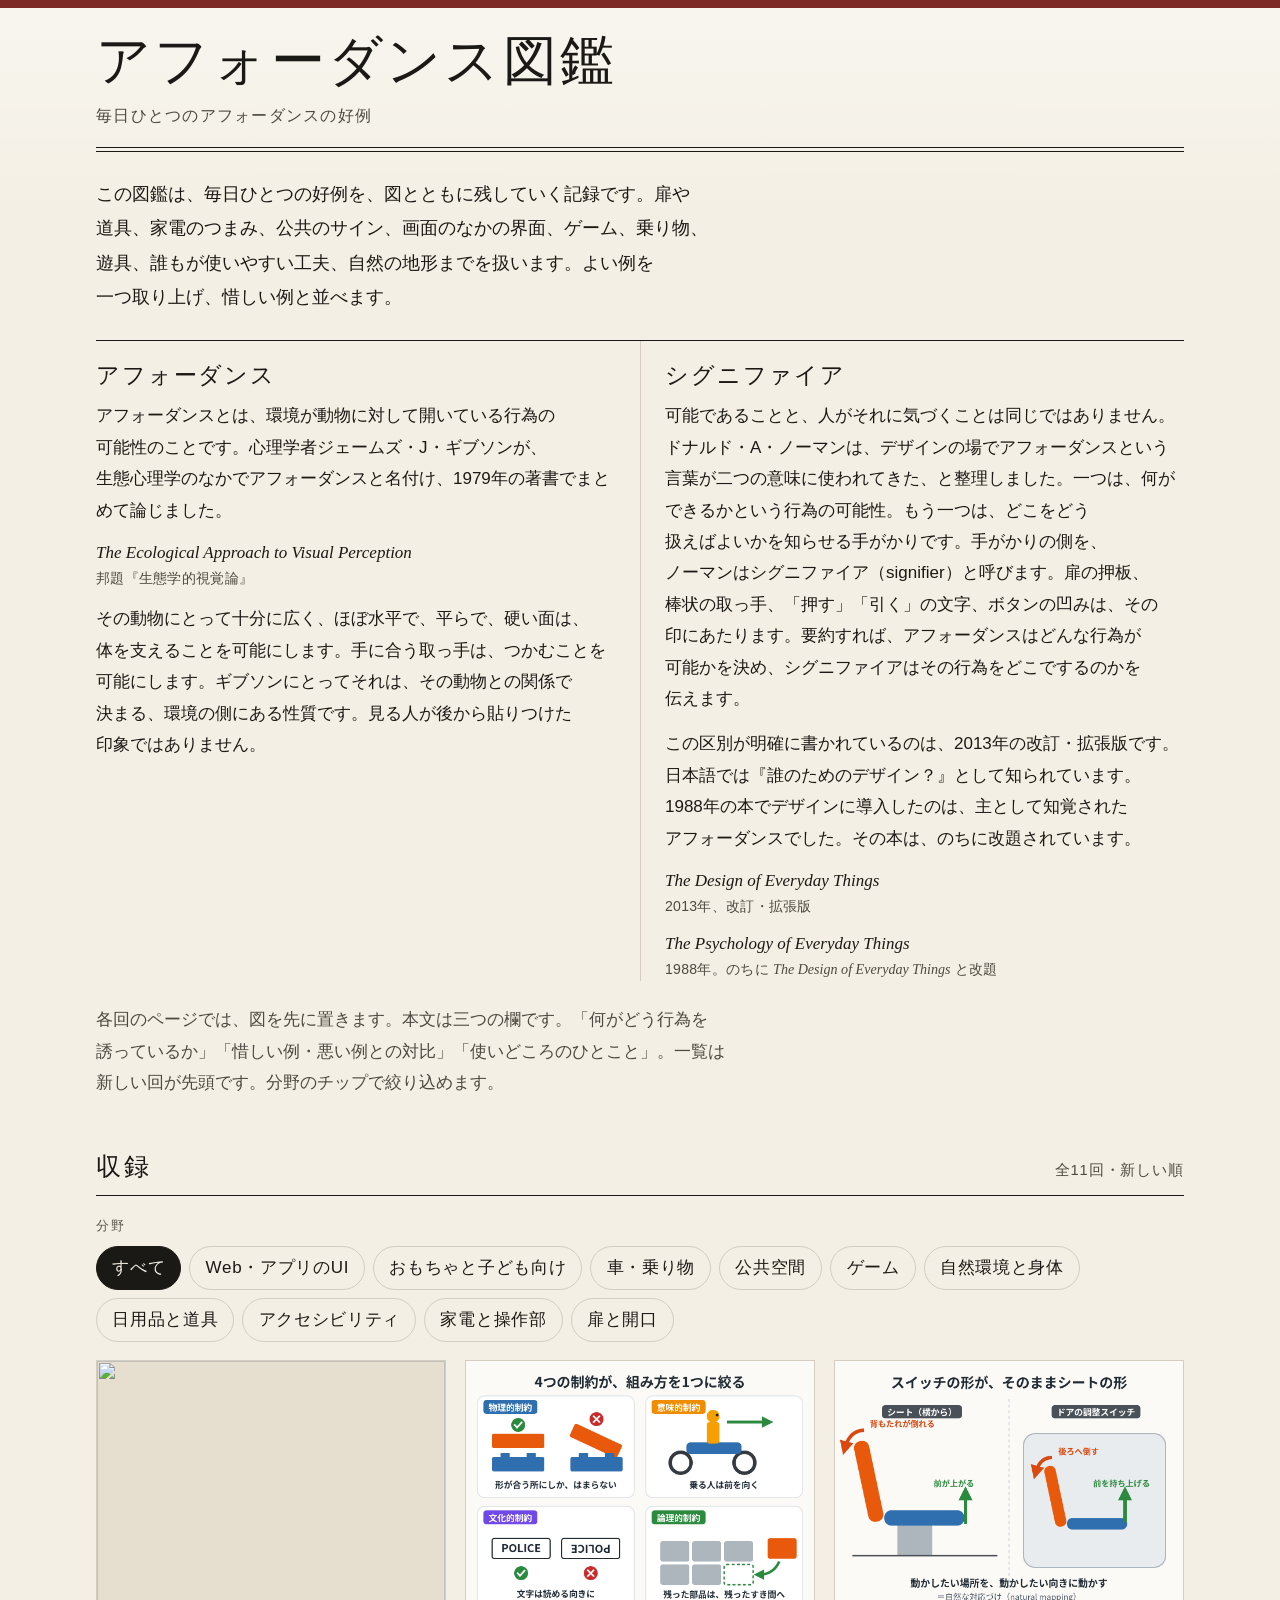
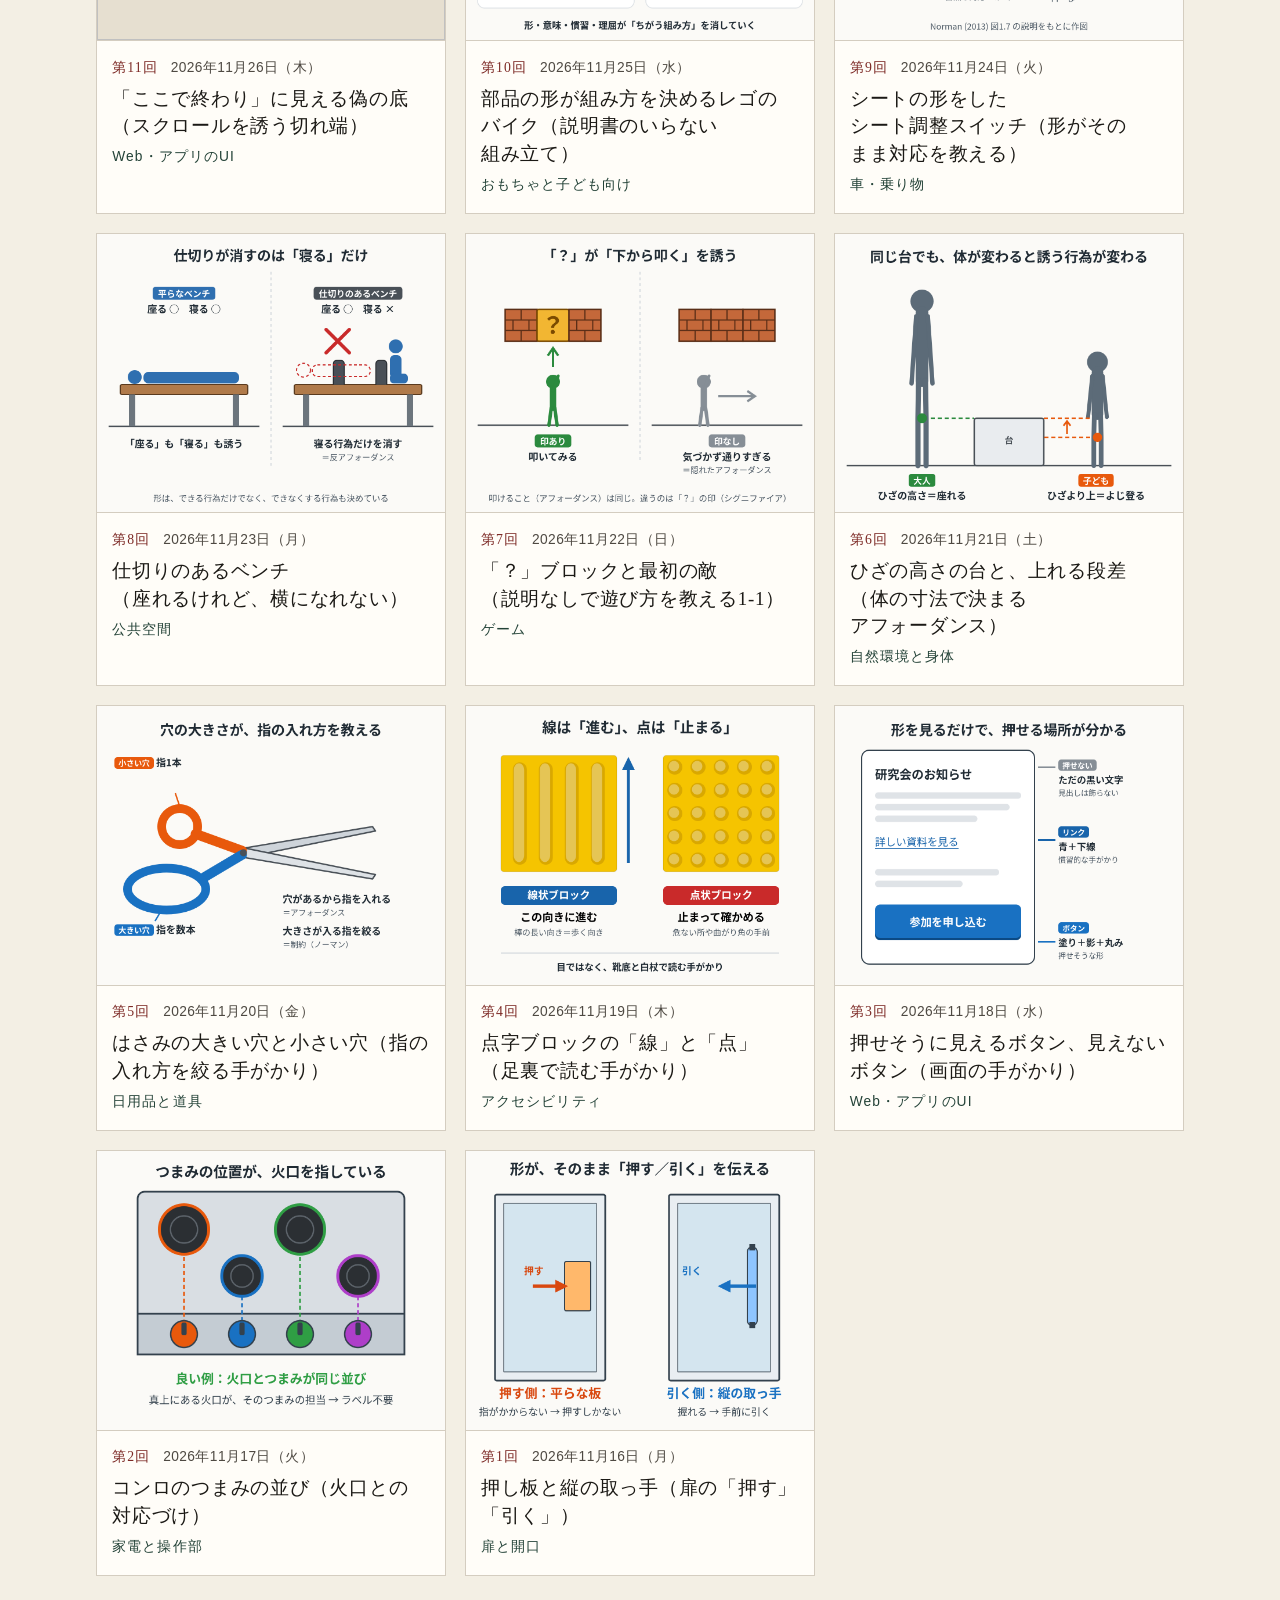
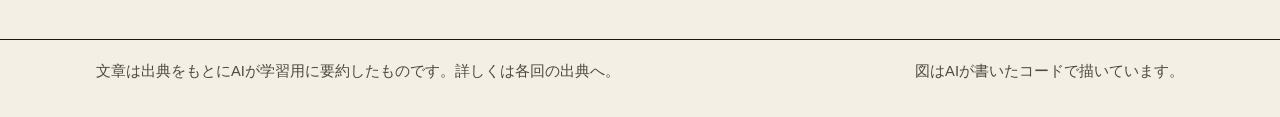
==== commit a733ed88: "第11回 「ここで終わり」に見える偽の底（スクロールを誘う切れ端）" ====
--- a/index.html
+++ b/index.html
@@ -50,12 +50,13 @@
 <section class="collection" aria-labelledby="collection-heading">
   <div class="collection-head">
     <h2 id="collection-heading">収録</h2>
-    <p class="collection-note">全10回・新しい順</p>
+    <p class="collection-note">全11回・新しい順</p>
   </div>
 <div class="collection-tools">
   <p class="filters-label" id="filters-label">分野</p>
   <div class="filters" role="group" aria-labelledby="filters-label">
     <button type="button" class="chip is-active" data-filter="all" aria-pressed="true">すべて</button>
+    <button type="button" class="chip" data-filter="Web・アプリのUI" aria-pressed="false">Web・アプリのUI</button>
     <button type="button" class="chip" data-filter="おもちゃと子ども向け" aria-pressed="false">おもちゃと子ども向け</button>
     <button type="button" class="chip" data-filter="車・乗り物" aria-pressed="false">車・乗り物</button>
     <button type="button" class="chip" data-filter="公共空間" aria-pressed="false">公共空間</button>
@@ -63,7 +64,6 @@
     <button type="button" class="chip" data-filter="自然環境と身体" aria-pressed="false">自然環境と身体</button>
     <button type="button" class="chip" data-filter="日用品と道具" aria-pressed="false">日用品と道具</button>
     <button type="button" class="chip" data-filter="アクセシビリティ" aria-pressed="false">アクセシビリティ</button>
-    <button type="button" class="chip" data-filter="Web・アプリのUI" aria-pressed="false">Web・アプリのUI</button>
     <button type="button" class="chip" data-filter="家電と操作部" aria-pressed="false">家電と操作部</button>
     <button type="button" class="chip" data-filter="扉と開口" aria-pressed="false">扉と開口</button>
   </div>
@@ -71,6 +71,21 @@
 <noscript><p class="noscript-note">JavaScript が無効でも、全件はこの下に出ます。分野の絞り込みだけ動きません。</p></noscript>
 <p id="filter-empty" class="filter-empty" hidden>この分野の回は、まだありません。</p>
   <ul class="cards">
+      <li class="card" data-category="Web・アプリのUI">
+        <a class="card-link" href="entries/011.html">
+          <div class="card-media">
+            <img src="images/011-1.png" alt="" width="1200" height="960" loading="eager">
+          </div>
+          <div class="card-body">
+            <p class="card-meta">
+              <span class="card-no">第11回</span>
+              <time datetime="2026-11-26">2026年11月26日（木）</time>
+            </p>
+            <p class="card-title">「ここで終わり」に見える偽の底（スクロールを誘う切れ端）</p>
+            <p class="card-category">Web・アプリのUI</p>
+          </div>
+        </a>
+      </li>
       <li class="card" data-category="おもちゃと子ども向け">
         <a class="card-link" href="entries/010.html">
           <div class="card-media">
@@ -89,7 +104,7 @@
       <li class="card" data-category="車・乗り物">
         <a class="card-link" href="entries/009.html">
           <div class="card-media">
-            <img src="images/009-1.png" alt="" width="1200" height="960" loading="eager">
+            <img src="images/009-1.png" alt="" width="1200" height="960" loading="lazy" decoding="async">
           </div>
           <div class="card-body">
             <p class="card-meta">
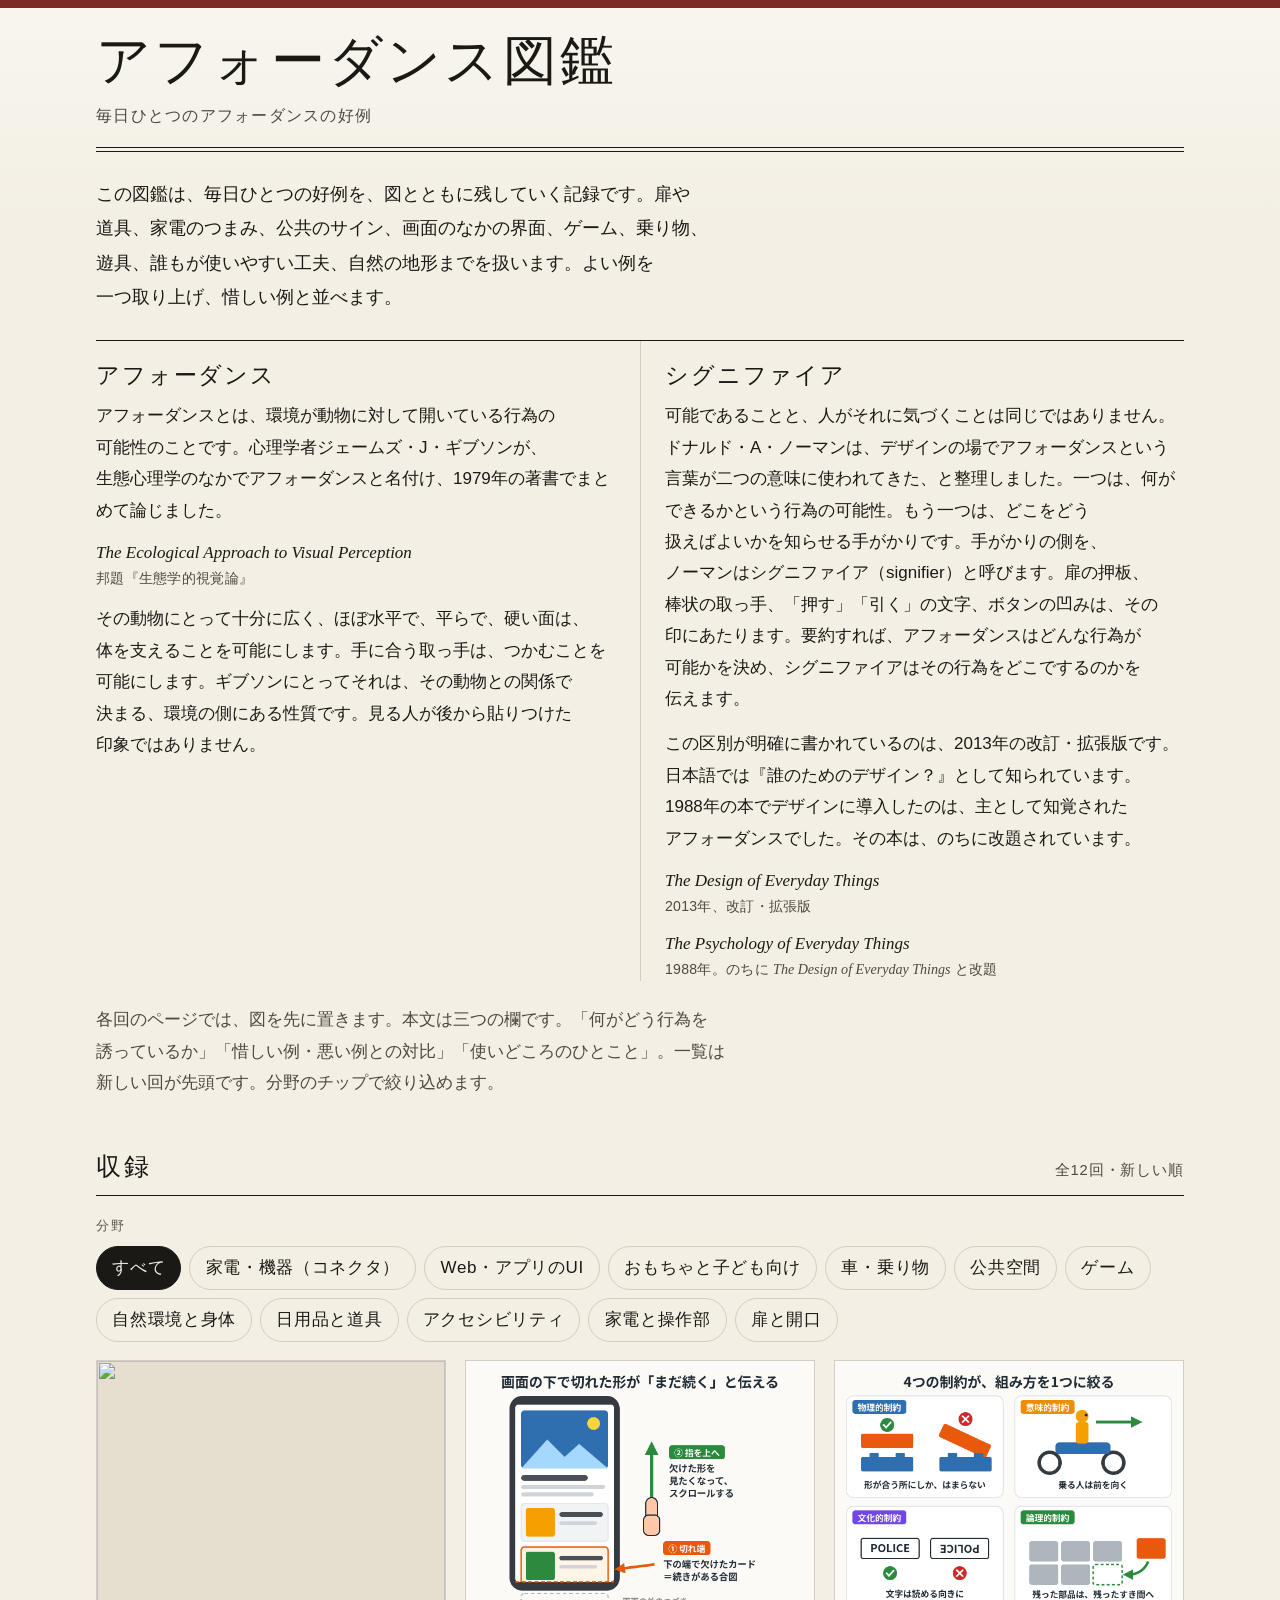
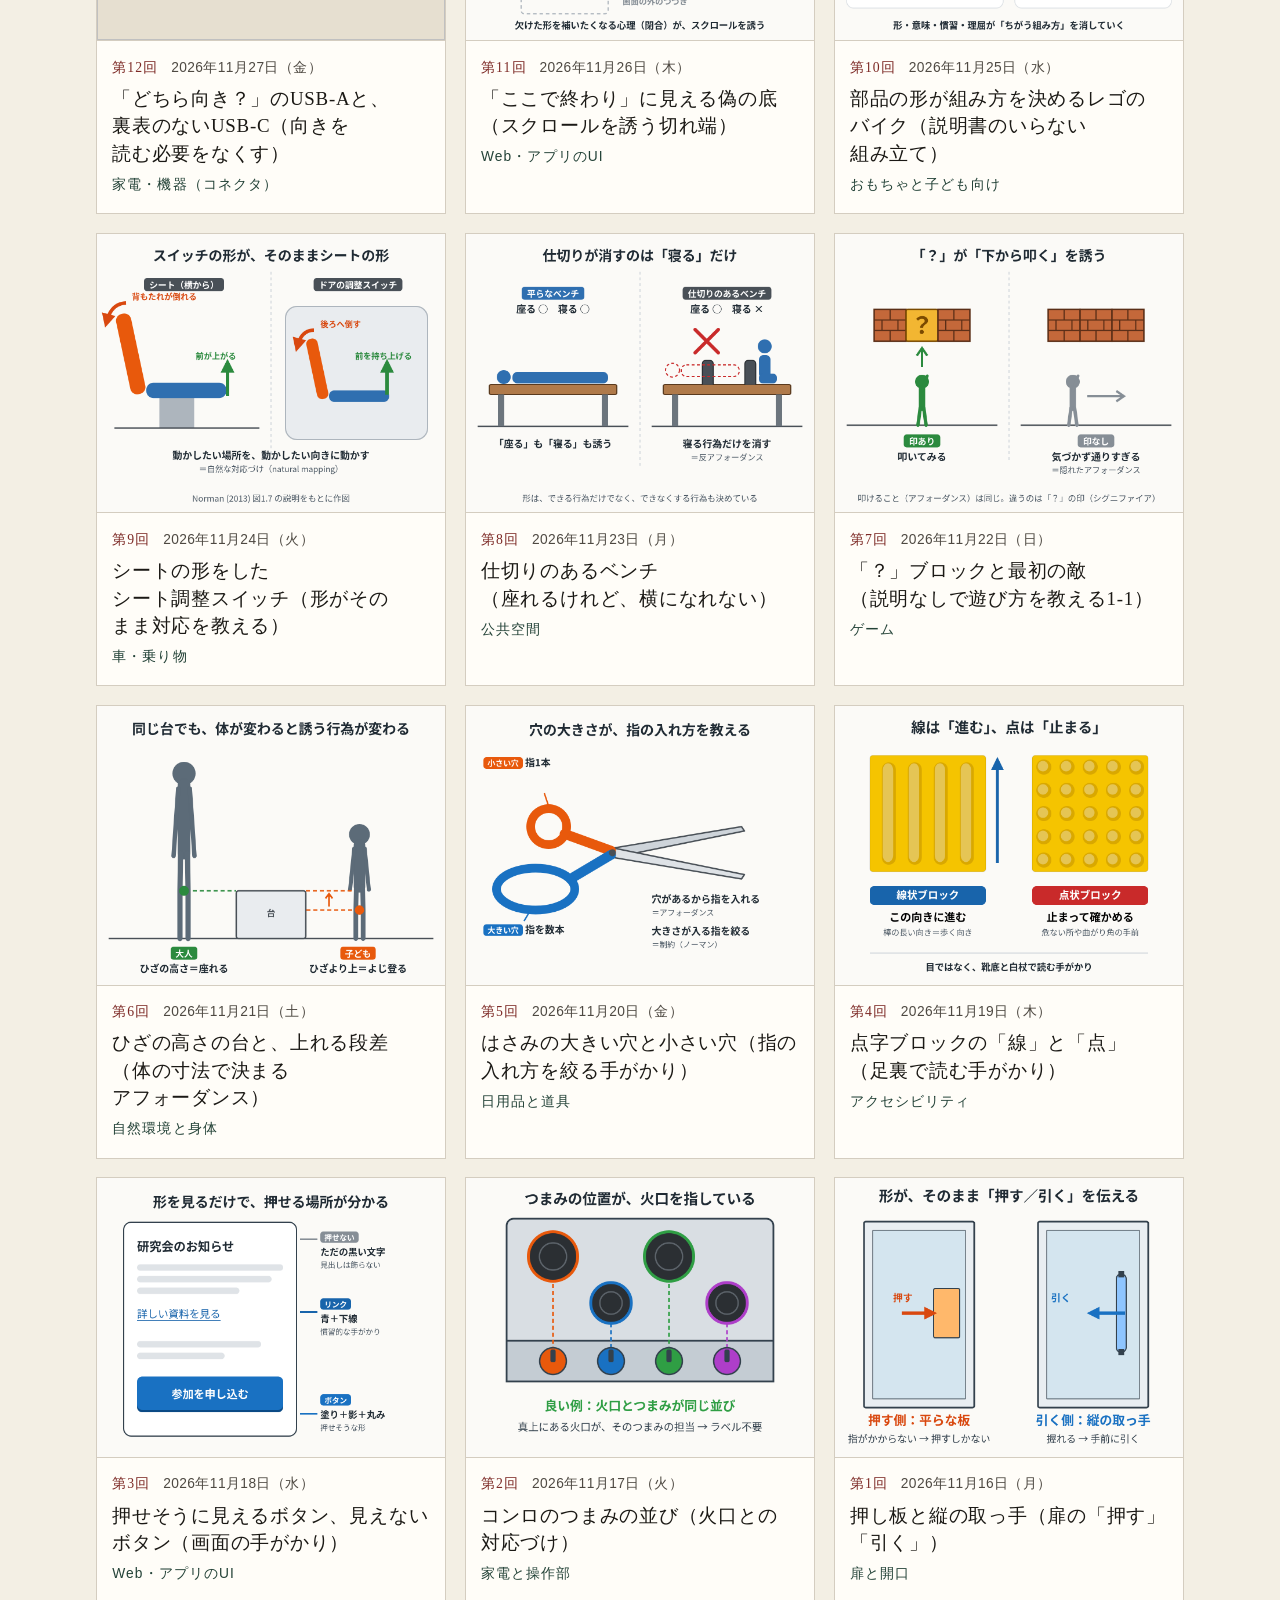
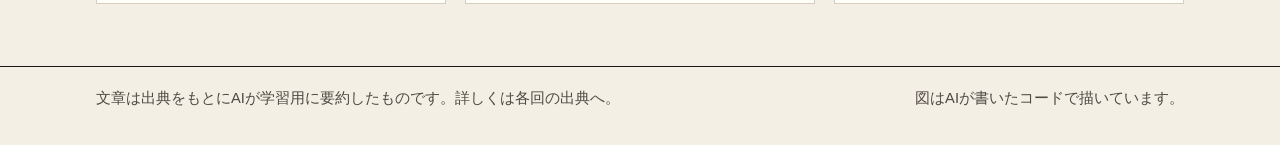
==== commit 9f622924: "第12回 「どちら向き？」のUSB-Aと、裏表のないUSB-C（向きを読む必要をなくす）" ====
--- a/index.html
+++ b/index.html
@@ -50,12 +50,13 @@
 <section class="collection" aria-labelledby="collection-heading">
   <div class="collection-head">
     <h2 id="collection-heading">収録</h2>
-    <p class="collection-note">全11回・新しい順</p>
+    <p class="collection-note">全12回・新しい順</p>
   </div>
 <div class="collection-tools">
   <p class="filters-label" id="filters-label">分野</p>
   <div class="filters" role="group" aria-labelledby="filters-label">
     <button type="button" class="chip is-active" data-filter="all" aria-pressed="true">すべて</button>
+    <button type="button" class="chip" data-filter="家電・機器（コネクタ）" aria-pressed="false">家電・機器（コネクタ）</button>
     <button type="button" class="chip" data-filter="Web・アプリのUI" aria-pressed="false">Web・アプリのUI</button>
     <button type="button" class="chip" data-filter="おもちゃと子ども向け" aria-pressed="false">おもちゃと子ども向け</button>
     <button type="button" class="chip" data-filter="車・乗り物" aria-pressed="false">車・乗り物</button>
@@ -71,6 +72,21 @@
 <noscript><p class="noscript-note">JavaScript が無効でも、全件はこの下に出ます。分野の絞り込みだけ動きません。</p></noscript>
 <p id="filter-empty" class="filter-empty" hidden>この分野の回は、まだありません。</p>
   <ul class="cards">
+      <li class="card" data-category="家電・機器（コネクタ）">
+        <a class="card-link" href="entries/012.html">
+          <div class="card-media">
+            <img src="images/012-1.png" alt="" width="1200" height="960" loading="eager">
+          </div>
+          <div class="card-body">
+            <p class="card-meta">
+              <span class="card-no">第12回</span>
+              <time datetime="2026-11-27">2026年11月27日（金）</time>
+            </p>
+            <p class="card-title">「どちら向き？」のUSB-Aと、裏表のないUSB-C（向きを読む必要をなくす）</p>
+            <p class="card-category">家電・機器（コネクタ）</p>
+          </div>
+        </a>
+      </li>
       <li class="card" data-category="Web・アプリのUI">
         <a class="card-link" href="entries/011.html">
           <div class="card-media">
@@ -89,7 +105,7 @@
       <li class="card" data-category="おもちゃと子ども向け">
         <a class="card-link" href="entries/010.html">
           <div class="card-media">
-            <img src="images/010-1.png" alt="" width="1200" height="960" loading="eager">
+            <img src="images/010-1.png" alt="" width="1200" height="960" loading="lazy" decoding="async">
           </div>
           <div class="card-body">
             <p class="card-meta">
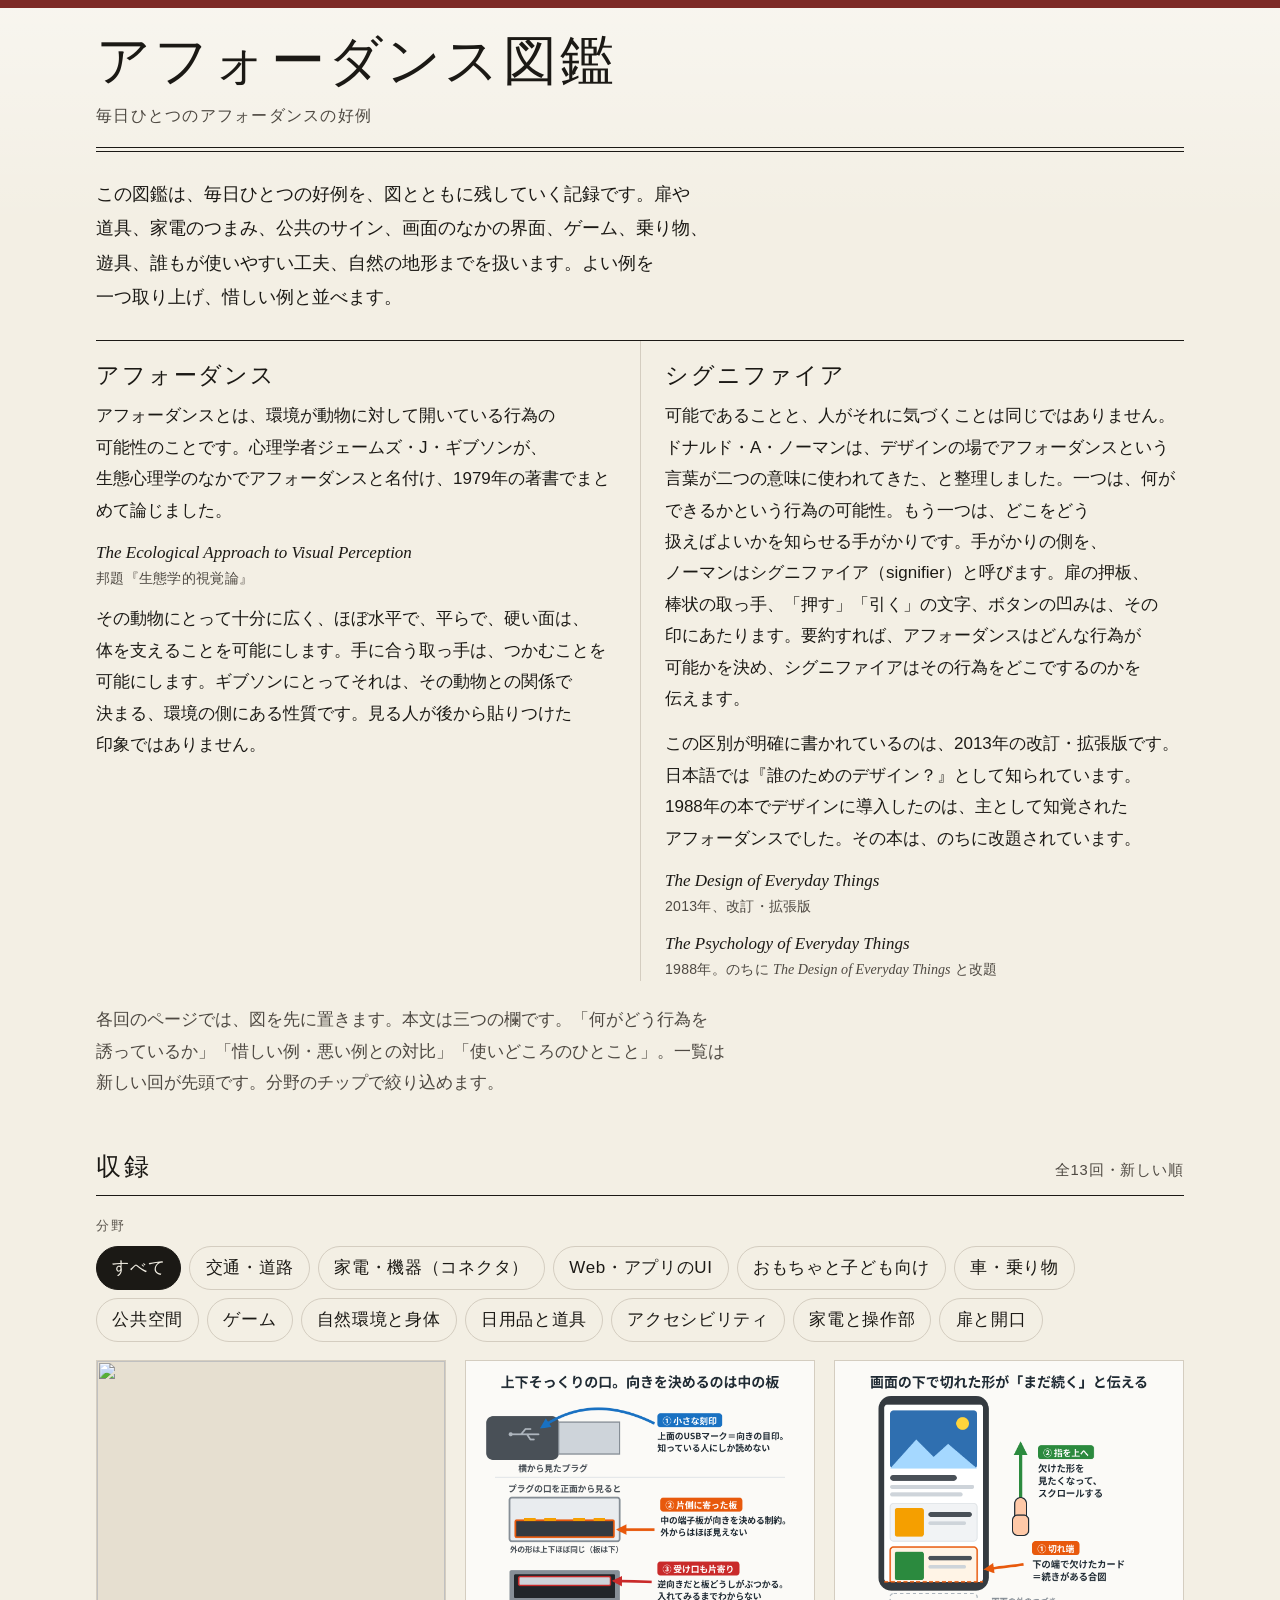
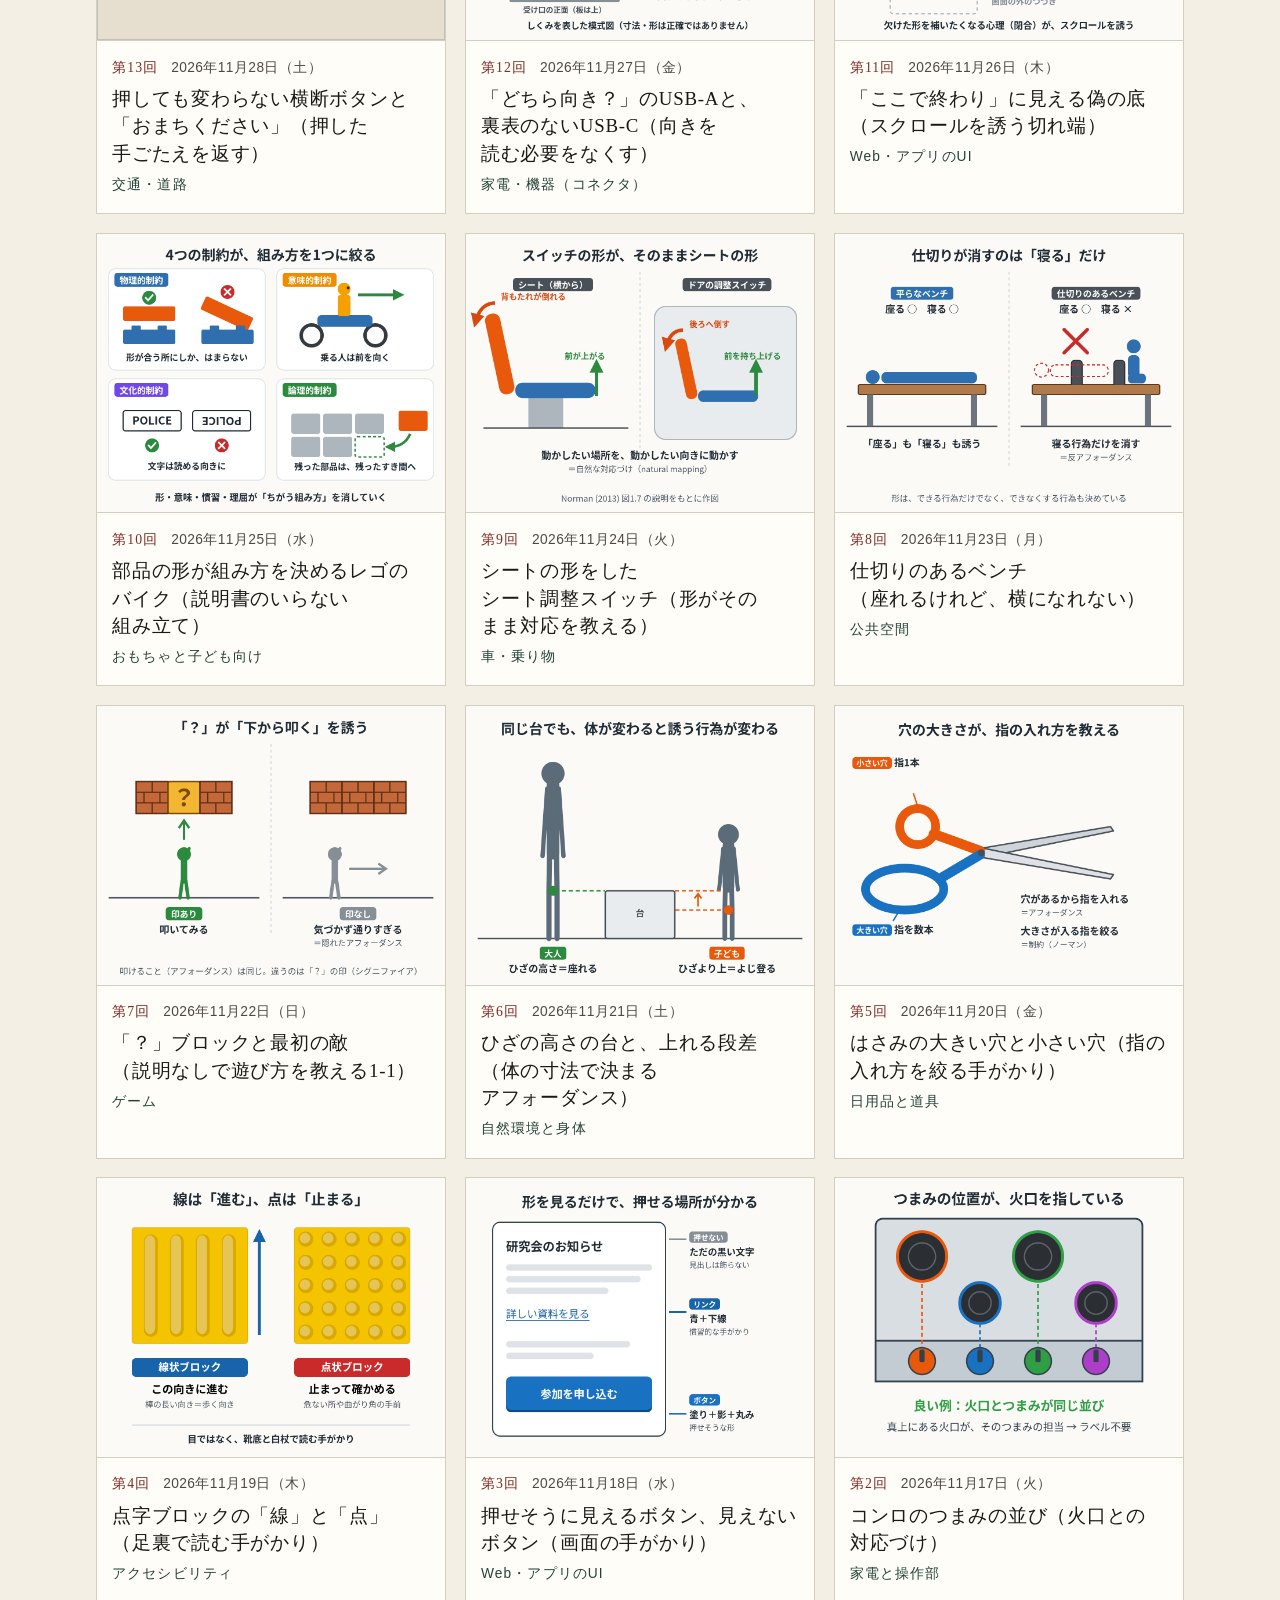
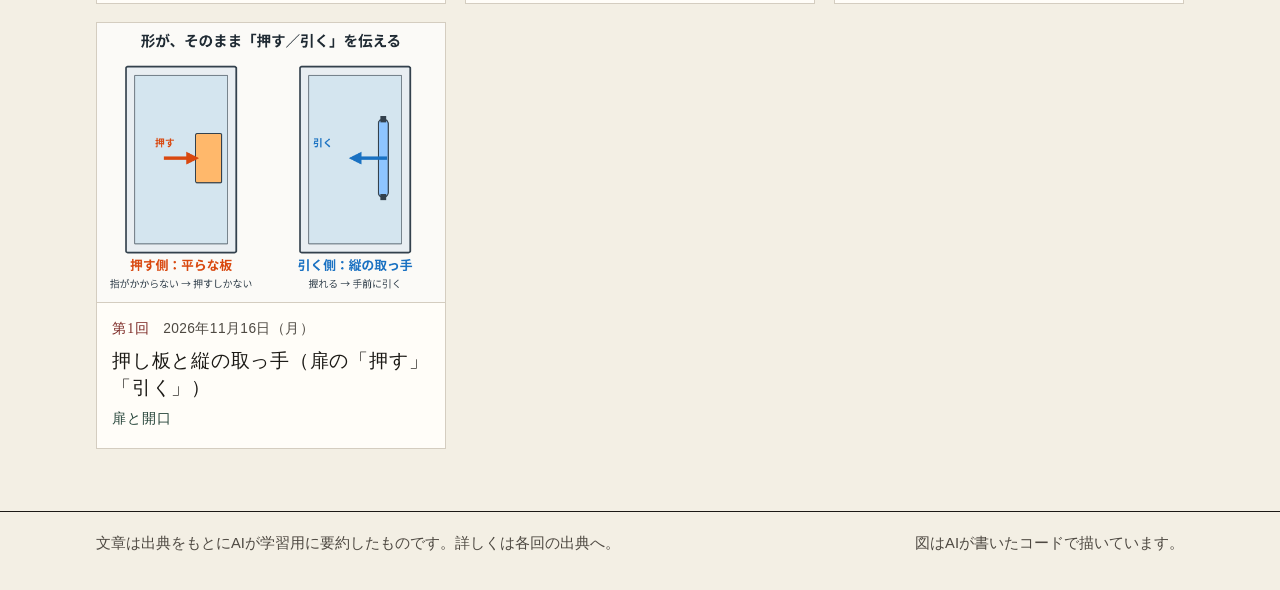
==== commit 4567b30e: "第13回 押しても変わらない横断ボタンと「おまちください」（押した手ごたえを返す）" ====
--- a/index.html
+++ b/index.html
@@ -50,12 +50,13 @@
 <section class="collection" aria-labelledby="collection-heading">
   <div class="collection-head">
     <h2 id="collection-heading">収録</h2>
-    <p class="collection-note">全12回・新しい順</p>
+    <p class="collection-note">全13回・新しい順</p>
   </div>
 <div class="collection-tools">
   <p class="filters-label" id="filters-label">分野</p>
   <div class="filters" role="group" aria-labelledby="filters-label">
     <button type="button" class="chip is-active" data-filter="all" aria-pressed="true">すべて</button>
+    <button type="button" class="chip" data-filter="交通・道路" aria-pressed="false">交通・道路</button>
     <button type="button" class="chip" data-filter="家電・機器（コネクタ）" aria-pressed="false">家電・機器（コネクタ）</button>
     <button type="button" class="chip" data-filter="Web・アプリのUI" aria-pressed="false">Web・アプリのUI</button>
     <button type="button" class="chip" data-filter="おもちゃと子ども向け" aria-pressed="false">おもちゃと子ども向け</button>
@@ -72,6 +73,21 @@
 <noscript><p class="noscript-note">JavaScript が無効でも、全件はこの下に出ます。分野の絞り込みだけ動きません。</p></noscript>
 <p id="filter-empty" class="filter-empty" hidden>この分野の回は、まだありません。</p>
   <ul class="cards">
+      <li class="card" data-category="交通・道路">
+        <a class="card-link" href="entries/013.html">
+          <div class="card-media">
+            <img src="images/013-1.png" alt="" width="1200" height="960" loading="eager">
+          </div>
+          <div class="card-body">
+            <p class="card-meta">
+              <span class="card-no">第13回</span>
+              <time datetime="2026-11-28">2026年11月28日（土）</time>
+            </p>
+            <p class="card-title">押しても変わらない横断ボタンと「おまちください」（押した手ごたえを返す）</p>
+            <p class="card-category">交通・道路</p>
+          </div>
+        </a>
+      </li>
       <li class="card" data-category="家電・機器（コネクタ）">
         <a class="card-link" href="entries/012.html">
           <div class="card-media">
@@ -90,7 +106,7 @@
       <li class="card" data-category="Web・アプリのUI">
         <a class="card-link" href="entries/011.html">
           <div class="card-media">
-            <img src="images/011-1.png" alt="" width="1200" height="960" loading="eager">
+            <img src="images/011-1.png" alt="" width="1200" height="960" loading="lazy" decoding="async">
           </div>
           <div class="card-body">
             <p class="card-meta">
